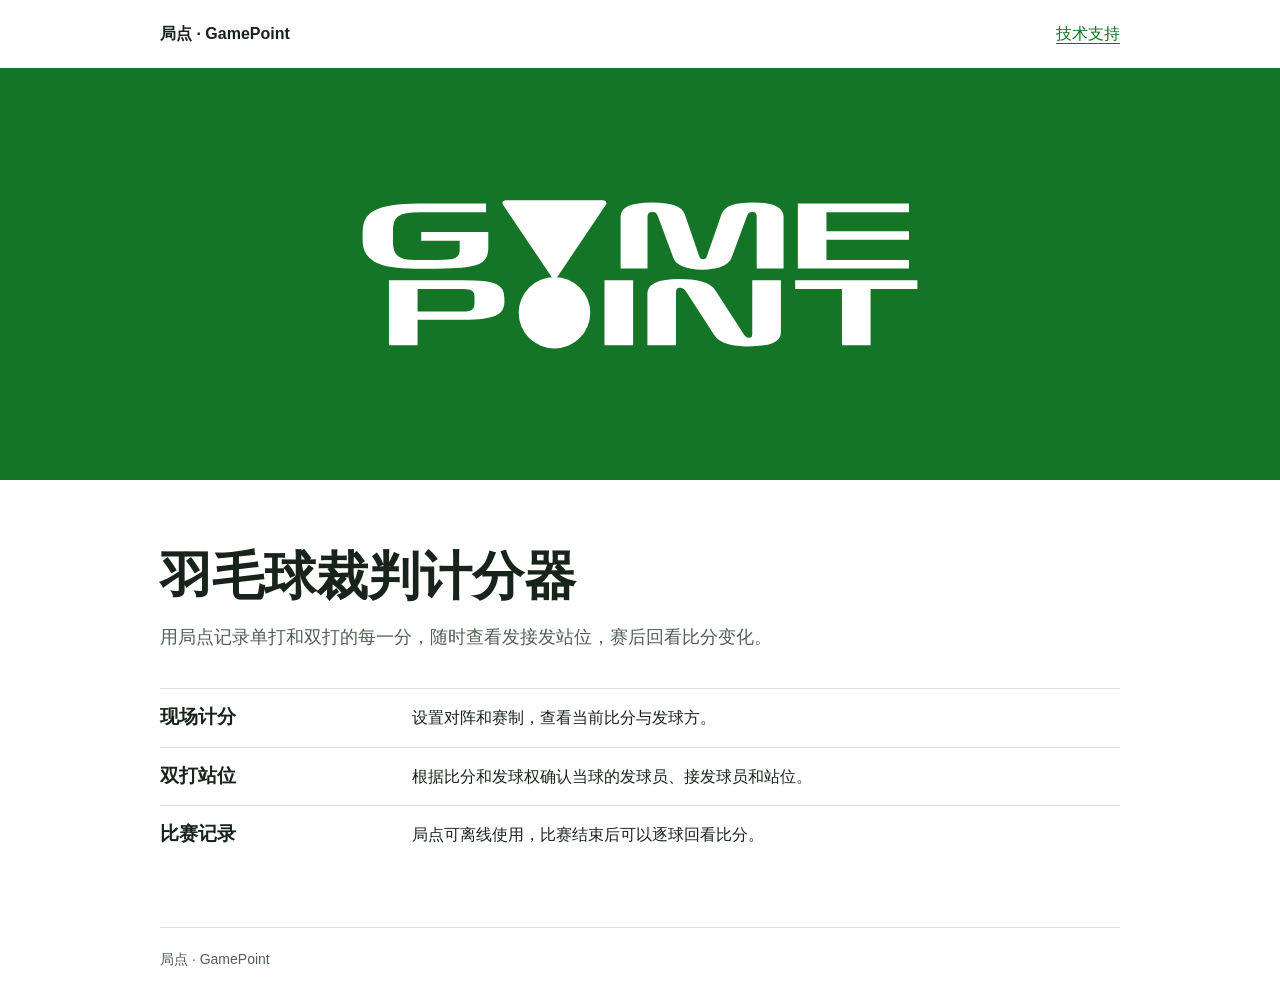
==== gamepoint/index.html @ c6e5c167 "Add GamePoint product page" ====
<!doctype html>
<html lang="zh-CN">
<head>
  <meta charset="utf-8">
  <meta name="viewport" content="width=device-width, initial-scale=1">
  <meta name="theme-color" content="#147526">
  <meta name="description" content="为羽毛球裁判与球友设计的单打、双打计分工具。">
  <title>局点 · GamePoint | 羽毛球裁判计分器</title>
  <style>
* { box-sizing: border-box; }
:root { color-scheme: light; --green: #147526; --ink: #18241b; --muted: #516055; --line: #d8e0d8; }
body { margin: 0; background: #fff; color: var(--ink); font: 16px/1.7 -apple-system, BlinkMacSystemFont, "PingFang SC", "Microsoft YaHei", sans-serif; }
a { color: var(--green); text-underline-offset: .25em; }
a:hover { text-decoration-thickness: 2px; }
a:focus-visible { outline: 2px solid var(--green); outline-offset: 4px; }
::selection { background: #d2eccf; color: var(--ink); }
.wrap { width: min(100% - 40px, 960px); margin-inline: auto; }
nav { display: flex; align-items: center; justify-content: space-between; gap: 16px; padding-block: 12px; }
nav a { display: inline-flex; align-items: center; min-height: 44px; }
.brand { text-decoration: none; font-weight: 700; color: var(--ink); }
.hero { background: var(--green); }
.hero svg { display: block; width: min(100%, 960px); height: auto; margin-inline: auto; }
main { padding-block: clamp(32px, 6vw, 64px); }
h1, h2 { line-height: 1.25; text-wrap: balance; }
h1 { margin: 0 0 14px; font-size: clamp(1.9rem, 5vw, 3.25rem); }
h2 { margin: 0 0 8px; font-size: 1.2rem; }
p { margin: 0; max-width: 42em; }
.lead { color: var(--muted); font-size: 1.1rem; }
.features, .faq { margin-top: 36px; }
.features section, .faq details { border-top: 1px solid var(--line); padding-block: 15px; }
.features section { display: grid; grid-template-columns: minmax(9em, 1fr) 3fr; gap: 16px; align-items: baseline; }
.features h2 { margin: 0; }
summary { cursor: pointer; font-weight: 600; min-height: 28px; }
details p { padding-block: 8px 0; }
.contact { display: inline-flex; align-items: center; margin-block: 18px 10px; min-height: 44px; padding: 8px 15px; border-radius: 6px; color: white; background: var(--green); font-weight: 650; }
footer { padding-block: 20px 30px; border-top: 1px solid var(--line); color: var(--muted); font-size: .875rem; }
@media (max-width: 560px) { .features section { grid-template-columns: 1fr; gap: 5px; } }
</style>
</head>
<body>
  <header>
    <nav class="wrap" aria-label="主导航">
      <a class="brand" href="./">局点 · GamePoint</a>
      <a href="./support.html">技术支持</a>
    </nav>
    <div class="hero"><svg aria-hidden="true" focusable="false" xmlns="http://www.w3.org/2000/svg" width="3840" height="1646" viewBox="0 0 3840 1646"><rect width="3840" height="1646" fill="#147526"/><g transform="translate(1920 823) scale(2.6) translate(-415.6 -113)"><g fill="currentColor" color="#FFFFFF">
  <g id="game" transform="translate(0 0)">
    <path id="glyph-G" transform="translate(-11.133 105)" d="M189.867 -100.000 L189.867 -86.667 L88.000 -86.667 Q75.067 -86.667 66.933 -85.000 Q58.800 -83.333 54.333 -79.933 Q49.867 -76.533 48.267 -71.200 Q46.667 -65.867 46.667 -58.667 L46.667 -41.333 Q46.667 -34.133 48.133 -28.800 Q49.600 -23.467 53.400 -20.000 Q57.200 -16.533 64.000 -14.867 Q70.800 -13.200 81.333 -13.200 L116.000 -13.200 Q125.733 -13.200 132.200 -13.933 Q138.667 -14.667 142.467 -16.400 Q146.267 -18.133 147.800 -21.067 Q149.333 -24.000 149.333 -28.267 L149.333 -42.800 L90.133 -42.800 L90.133 -56.133 L193.333 -56.133 L193.333 -30.667 Q193.333 -21.200 189.200 -15.200 Q185.067 -9.200 175.867 -5.800 Q166.667 -2.400 151.533 -1.133 Q136.400 0.133 114.667 0.133 L82.667 0.133 Q60.267 0.133 44.467 -2.400 Q28.667 -4.933 18.867 -10.200 Q9.067 -15.467 4.533 -23.800 Q0.000 -32.133 0.000 -43.600 L0.000 -56.267 Q0.000 -67.733 4.333 -76.067 Q8.667 -84.400 18.733 -89.667 Q28.800 -94.933 45.467 -97.467 Q62.133 -100.000 86.667 -100.000 Z"/>
    <g transform="translate(284 -72.6) scale(0.84 0.69) translate(-256 0)"><path d="M168 112H344L256 271Z" stroke="currentColor" stroke-width="14" stroke-linejoin="round"/></g>
    <path id="glyph-M" transform="translate(385.800 105)" d="M0.000 -0.000 L0.000 -80.400 Q0.000 -90.800 11.867 -96.267 Q23.733 -101.733 48.267 -101.733 Q68.800 -101.733 82.067 -97.467 Q95.333 -93.200 98.533 -83.867 L121.200 -18.133 Q121.733 -16.533 123.067 -15.400 Q124.400 -14.267 126.933 -14.267 Q129.600 -14.267 130.800 -15.533 Q132.000 -16.800 132.533 -18.400 L155.333 -83.733 Q158.667 -93.333 170.533 -97.533 Q182.400 -101.733 203.600 -101.733 Q226.400 -101.733 238.533 -96.333 Q250.667 -90.933 250.667 -80.400 L250.667 -0.000 L209.333 -0.000 L209.333 -80.000 Q209.333 -83.733 207.800 -85.400 Q206.267 -87.067 202.400 -87.067 Q198.667 -87.067 197.133 -85.533 Q195.600 -84.000 194.400 -80.667 L170.667 -16.533 Q167.467 -8.000 155.600 -3.133 Q143.733 1.733 125.333 1.733 Q107.200 1.733 95.733 -3.000 Q84.267 -7.733 81.200 -16.133 L57.200 -80.800 Q56.267 -83.333 54.600 -85.200 Q52.933 -87.067 49.067 -87.067 Q45.333 -87.067 43.333 -85.467 Q41.333 -83.867 41.333 -80.133 L41.333 -0.000 Z"/>
    <path id="glyph-E" transform="translate(658.467 105)" d="M0.000 -0.000 L0.000 -100.000 L170.933 -100.000 L170.933 -86.667 L44.000 -86.667 L44.000 -57.467 L170.933 -57.467 L170.933 -44.133 L44.000 -44.133 L44.000 -13.333 L170.933 -13.333 L170.933 -0.000 Z"/>
  </g>
  <g id="point" transform="translate(0 0)">
    <path id="glyph-P" transform="translate(29.400 223)" d="M114.133 -39.333 L44.000 -39.333 L44.000 -0.000 L0.000 -0.000 L0.000 -100.000 L113.867 -100.000 Q132.667 -100.000 145.000 -98.733 Q157.333 -97.467 164.533 -94.333 Q171.733 -91.200 174.667 -85.800 Q177.600 -80.400 177.600 -72.267 L177.600 -66.133 Q177.600 -59.200 174.667 -54.067 Q171.733 -48.933 164.600 -45.733 Q157.467 -42.533 145.133 -40.933 Q132.800 -39.333 114.133 -39.333 Z M44.000 -86.667 L44.000 -52.000 L115.333 -52.000 Q123.867 -52.000 127.733 -54.733 Q131.600 -57.467 131.600 -64.933 L131.600 -73.867 Q131.600 -81.067 127.733 -83.867 Q123.867 -86.667 115.333 -86.667 Z"/>
    <g transform="translate(284 -74.86666666666665) scale(0.7333333333333333 0.7333333333333333) translate(-256 0)"><circle cx="256" cy="338" r="75"/></g>
    <path id="glyph-I" transform="translate(361.000 223)" d="M0.000 -0.000 L0.000 -100.000 L44.000 -100.000 L44.000 -0.000 Z"/>
    <path id="glyph-N" transform="translate(427.000 223)" d="M0.000 -0.000 L0.000 -80.000 Q0.000 -90.533 12.267 -96.133 Q24.533 -101.733 48.667 -101.733 Q68.267 -101.733 83.267 -98.067 Q98.267 -94.400 105.200 -83.600 L148.933 -15.867 Q150.133 -14.000 151.933 -12.800 Q153.733 -11.600 155.867 -11.600 Q159.467 -11.600 160.400 -13.267 Q161.333 -14.933 161.333 -18.667 L161.333 -100.000 L205.333 -100.000 L205.333 -19.067 Q205.333 -8.267 192.400 -3.267 Q179.467 1.733 154.133 1.733 Q135.867 1.733 122.400 -2.267 Q108.933 -6.267 102.800 -15.867 L58.933 -83.333 Q57.333 -85.733 55.200 -87.067 Q53.067 -88.400 50.400 -88.400 Q46.267 -88.400 45.133 -86.600 Q44.000 -84.800 44.000 -80.800 L44.000 -0.000 Z"/>
    <path id="glyph-T" transform="translate(654.333 223)" d="M72.000 -0.000 L72.000 -86.667 L0.000 -86.667 L0.000 -100.000 L188.000 -100.000 L188.000 -86.667 L116.000 -86.667 L116.000 -0.000 Z"/>
  </g>
</g>
</g></svg></div>
  </header>
  <main class="wrap">
    <h1>羽毛球裁判计分器</h1>
    <p class="lead">用局点记录单打和双打的每一分，随时查看发接发站位，赛后回看比分变化。</p>
    <div class="features">
      <section><h2>现场计分</h2><p>设置对阵和赛制，查看当前比分与发球方。</p></section>
      <section><h2>双打站位</h2><p>根据比分和发球权确认当球的发球员、接发球员和站位。</p></section>
      <section><h2>比赛记录</h2><p>局点可离线使用，比赛结束后可以逐球回看比分。</p></section>
    </div>
  </main>
  <footer class="wrap">局点 · GamePoint</footer>
</body>
</html>
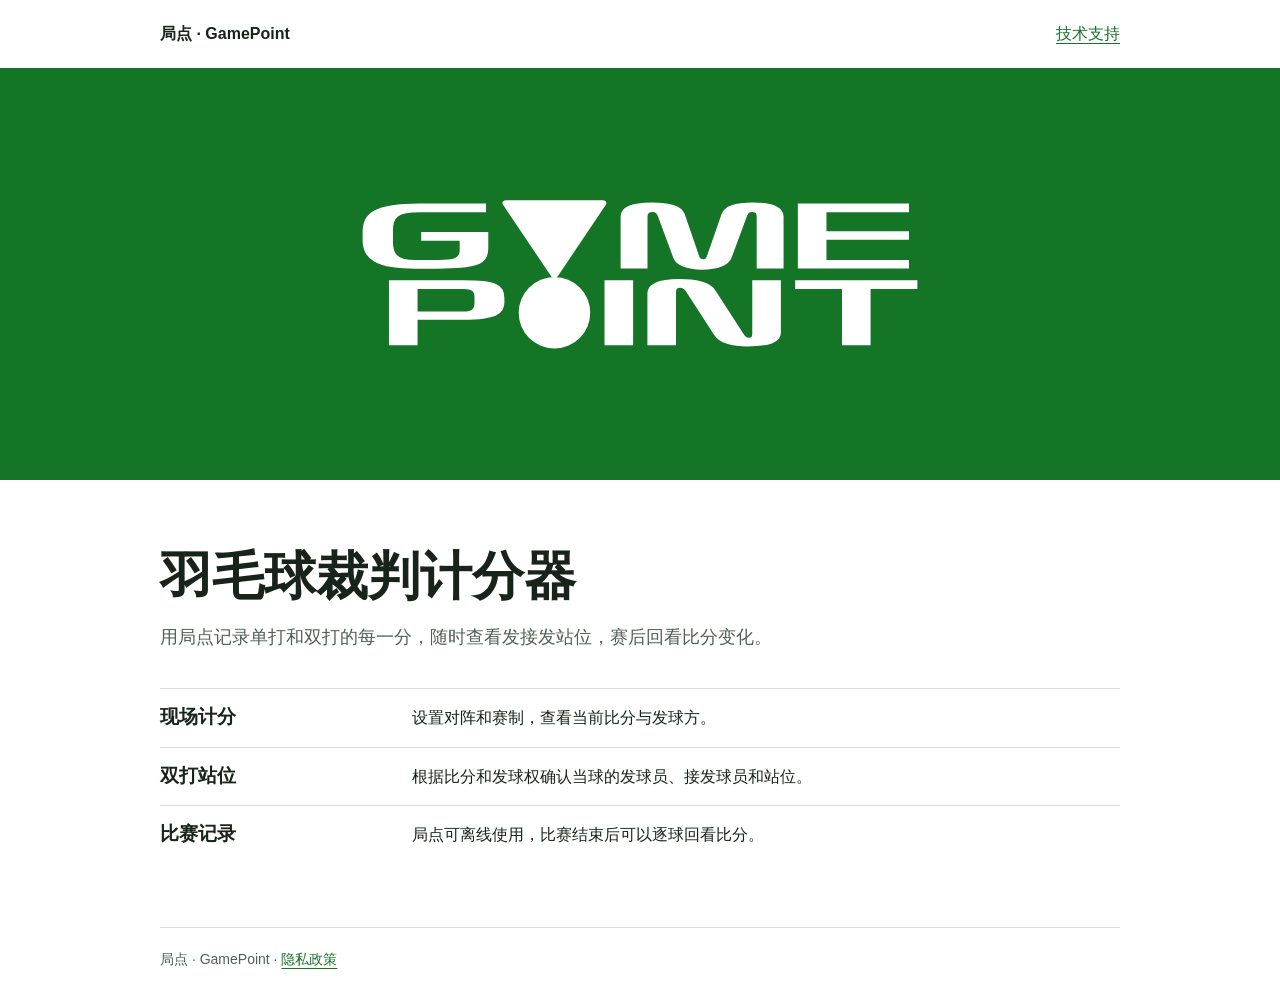
==== commit 094481bf: "Link GamePoint privacy policy from homepage" ====
--- a/gamepoint/index.html
+++ b/gamepoint/index.html
@@ -69,6 +69,6 @@
       <section><h2>比赛记录</h2><p>局点可离线使用，比赛结束后可以逐球回看比分。</p></section>
     </div>
   </main>
-  <footer class="wrap">局点 · GamePoint</footer>
+  <footer class="wrap">局点 · GamePoint <span aria-hidden="true"> · </span><a href="./privacy.html">隐私政策</a></footer>
 </body>
 </html>
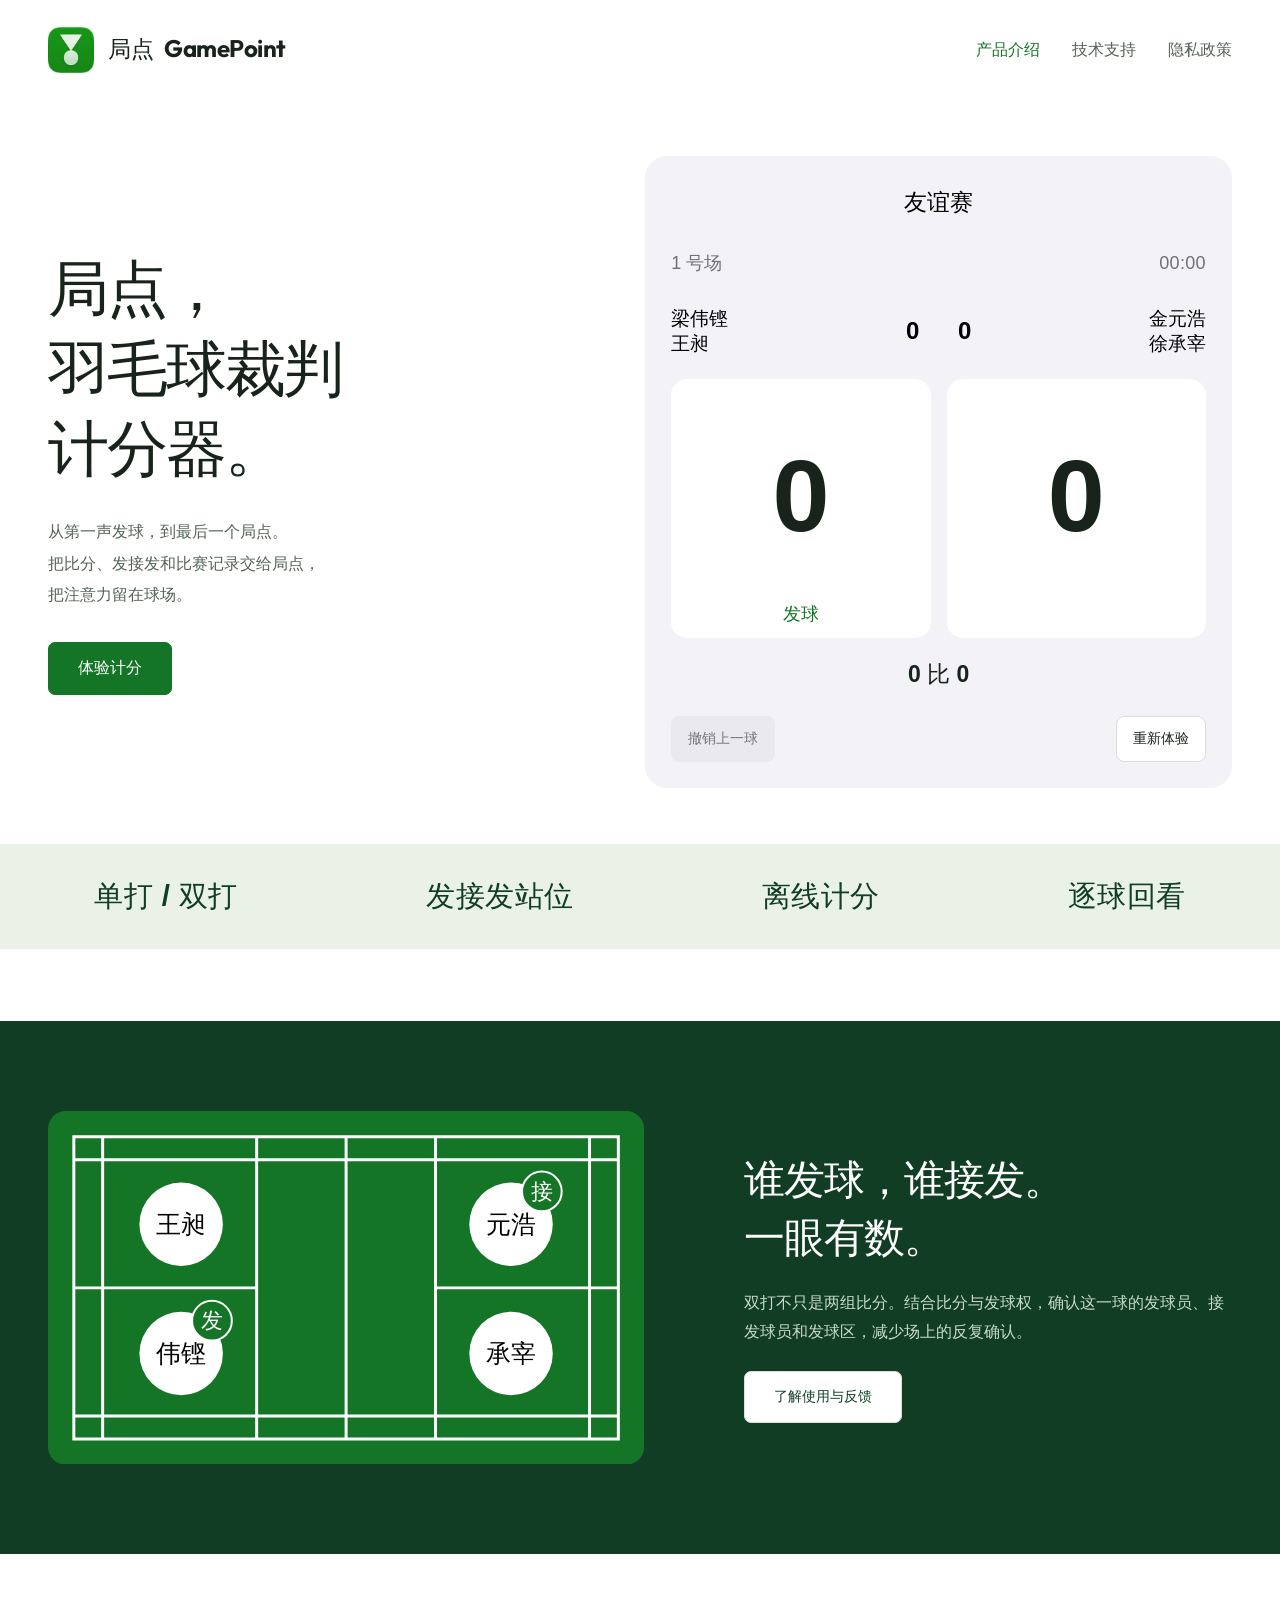
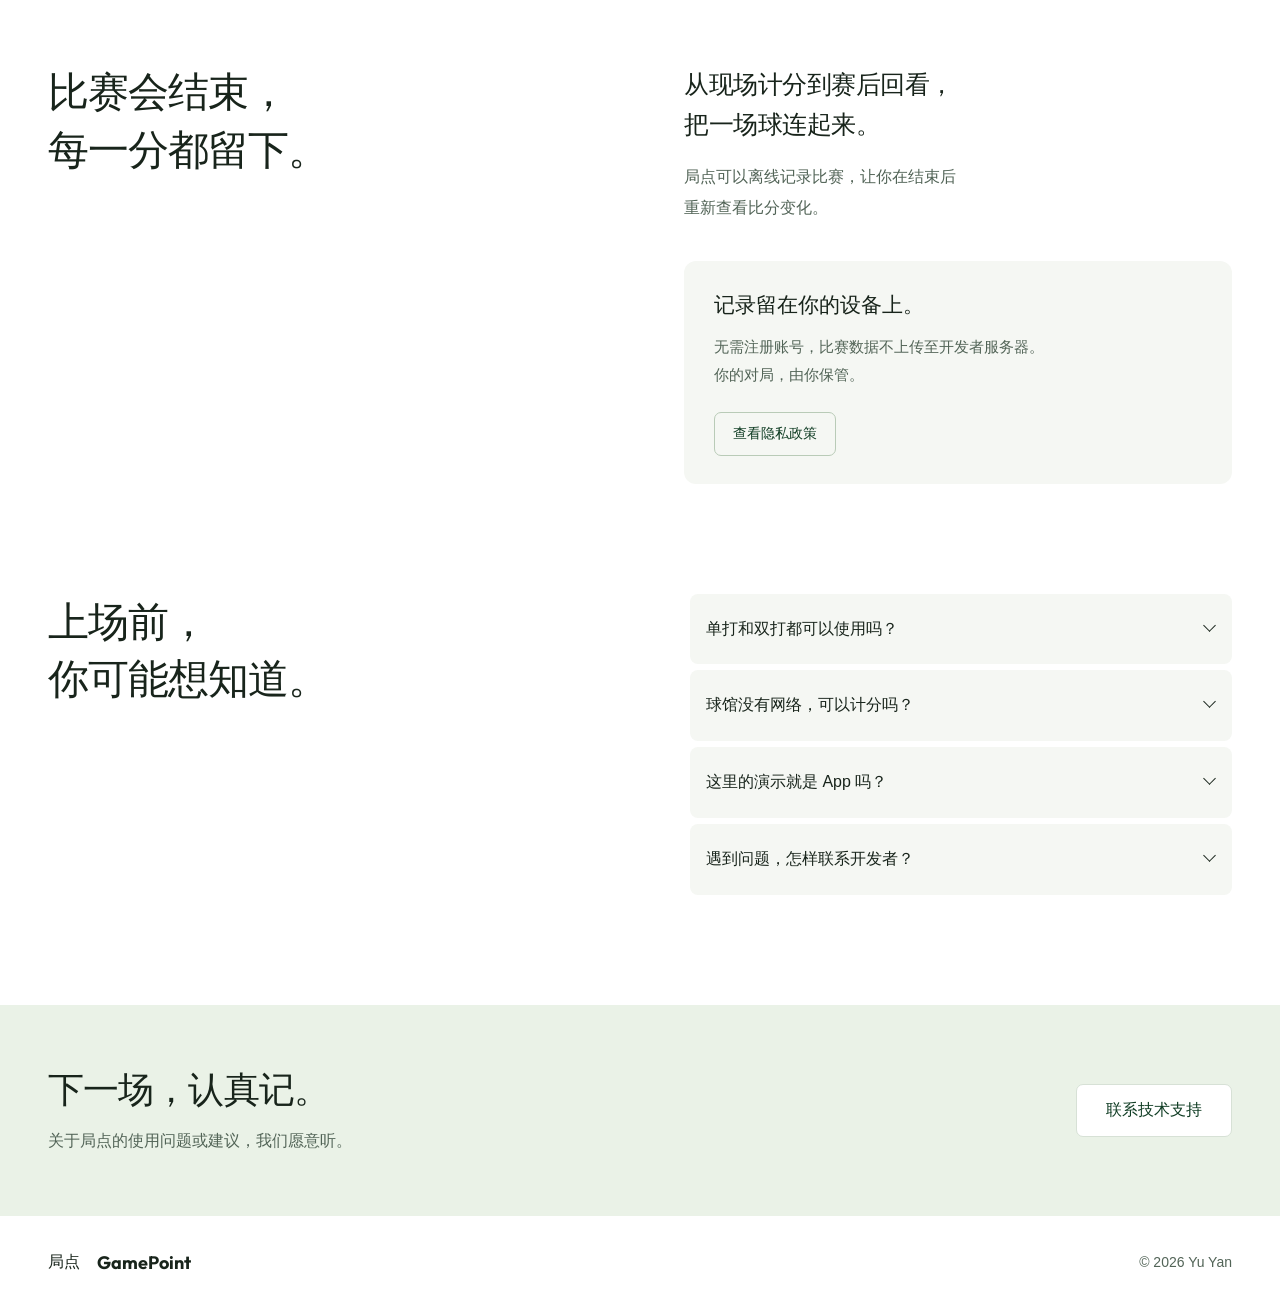
==== commit 8e6d025e: "Redesign GamePoint website with interactive scoreboard" ====
--- a/gamepoint/index.html
+++ b/gamepoint/index.html
@@ -1,74 +1,24 @@
 <!doctype html>
 <html lang="zh-CN">
 <head>
-  <meta charset="utf-8">
-  <meta name="viewport" content="width=device-width, initial-scale=1">
-  <meta name="theme-color" content="#147526">
-  <meta name="description" content="为羽毛球裁判与球友设计的单打、双打计分工具。">
-  <title>局点 · GamePoint | 羽毛球裁判计分器</title>
-  <style>
-* { box-sizing: border-box; }
-:root { color-scheme: light; --green: #147526; --ink: #18241b; --muted: #516055; --line: #d8e0d8; }
-body { margin: 0; background: #fff; color: var(--ink); font: 16px/1.7 -apple-system, BlinkMacSystemFont, "PingFang SC", "Microsoft YaHei", sans-serif; }
-a { color: var(--green); text-underline-offset: .25em; }
-a:hover { text-decoration-thickness: 2px; }
-a:focus-visible { outline: 2px solid var(--green); outline-offset: 4px; }
-::selection { background: #d2eccf; color: var(--ink); }
-.wrap { width: min(100% - 40px, 960px); margin-inline: auto; }
-nav { display: flex; align-items: center; justify-content: space-between; gap: 16px; padding-block: 12px; }
-nav a { display: inline-flex; align-items: center; min-height: 44px; }
-.brand { text-decoration: none; font-weight: 700; color: var(--ink); }
-.hero { background: var(--green); }
-.hero svg { display: block; width: min(100%, 960px); height: auto; margin-inline: auto; }
-main { padding-block: clamp(32px, 6vw, 64px); }
-h1, h2 { line-height: 1.25; text-wrap: balance; }
-h1 { margin: 0 0 14px; font-size: clamp(1.9rem, 5vw, 3.25rem); }
-h2 { margin: 0 0 8px; font-size: 1.2rem; }
-p { margin: 0; max-width: 42em; }
-.lead { color: var(--muted); font-size: 1.1rem; }
-.features, .faq { margin-top: 36px; }
-.features section, .faq details { border-top: 1px solid var(--line); padding-block: 15px; }
-.features section { display: grid; grid-template-columns: minmax(9em, 1fr) 3fr; gap: 16px; align-items: baseline; }
-.features h2 { margin: 0; }
-summary { cursor: pointer; font-weight: 600; min-height: 28px; }
-details p { padding-block: 8px 0; }
-.contact { display: inline-flex; align-items: center; margin-block: 18px 10px; min-height: 44px; padding: 8px 15px; border-radius: 6px; color: white; background: var(--green); font-weight: 650; }
-footer { padding-block: 20px 30px; border-top: 1px solid var(--line); color: var(--muted); font-size: .875rem; }
-@media (max-width: 560px) { .features section { grid-template-columns: 1fr; gap: 5px; } }
-</style>
+<meta charset="utf-8"><meta name="viewport" content="width=device-width, initial-scale=1">
+<meta name="theme-color" content="#147526">
+<meta name="description" content="局点 GamePoint，为羽毛球裁判与球友设计。记录单打、双打的每一分，确认发接发站位，赛后回看比赛。">
+<meta property="og:title" content="局点 GamePoint — 羽毛球裁判计分器"><meta property="og:description" content="羽毛球裁判计分与对局记录。"><meta property="og:image" content="https://missouryy.github.io/gamepoint/assets/court-poster.png">
+<title>局点 GamePoint｜羽毛球裁判计分器</title>
+<link rel="stylesheet" href="styles.css"><script src="script.js" defer></script>
+<link rel="icon" href="assets/app-icon.png" type="image/png"><link rel="apple-touch-icon" href="assets/app-icon.png">
 </head>
 <body>
-  <header>
-    <nav class="wrap" aria-label="主导航">
-      <a class="brand" href="./">局点 · GamePoint</a>
-      <a href="./support.html">技术支持</a>
-    </nav>
-    <div class="hero"><svg aria-hidden="true" focusable="false" xmlns="http://www.w3.org/2000/svg" width="3840" height="1646" viewBox="0 0 3840 1646"><rect width="3840" height="1646" fill="#147526"/><g transform="translate(1920 823) scale(2.6) translate(-415.6 -113)"><g fill="currentColor" color="#FFFFFF">
-  <g id="game" transform="translate(0 0)">
-    <path id="glyph-G" transform="translate(-11.133 105)" d="M189.867 -100.000 L189.867 -86.667 L88.000 -86.667 Q75.067 -86.667 66.933 -85.000 Q58.800 -83.333 54.333 -79.933 Q49.867 -76.533 48.267 -71.200 Q46.667 -65.867 46.667 -58.667 L46.667 -41.333 Q46.667 -34.133 48.133 -28.800 Q49.600 -23.467 53.400 -20.000 Q57.200 -16.533 64.000 -14.867 Q70.800 -13.200 81.333 -13.200 L116.000 -13.200 Q125.733 -13.200 132.200 -13.933 Q138.667 -14.667 142.467 -16.400 Q146.267 -18.133 147.800 -21.067 Q149.333 -24.000 149.333 -28.267 L149.333 -42.800 L90.133 -42.800 L90.133 -56.133 L193.333 -56.133 L193.333 -30.667 Q193.333 -21.200 189.200 -15.200 Q185.067 -9.200 175.867 -5.800 Q166.667 -2.400 151.533 -1.133 Q136.400 0.133 114.667 0.133 L82.667 0.133 Q60.267 0.133 44.467 -2.400 Q28.667 -4.933 18.867 -10.200 Q9.067 -15.467 4.533 -23.800 Q0.000 -32.133 0.000 -43.600 L0.000 -56.267 Q0.000 -67.733 4.333 -76.067 Q8.667 -84.400 18.733 -89.667 Q28.800 -94.933 45.467 -97.467 Q62.133 -100.000 86.667 -100.000 Z"/>
-    <g transform="translate(284 -72.6) scale(0.84 0.69) translate(-256 0)"><path d="M168 112H344L256 271Z" stroke="currentColor" stroke-width="14" stroke-linejoin="round"/></g>
-    <path id="glyph-M" transform="translate(385.800 105)" d="M0.000 -0.000 L0.000 -80.400 Q0.000 -90.800 11.867 -96.267 Q23.733 -101.733 48.267 -101.733 Q68.800 -101.733 82.067 -97.467 Q95.333 -93.200 98.533 -83.867 L121.200 -18.133 Q121.733 -16.533 123.067 -15.400 Q124.400 -14.267 126.933 -14.267 Q129.600 -14.267 130.800 -15.533 Q132.000 -16.800 132.533 -18.400 L155.333 -83.733 Q158.667 -93.333 170.533 -97.533 Q182.400 -101.733 203.600 -101.733 Q226.400 -101.733 238.533 -96.333 Q250.667 -90.933 250.667 -80.400 L250.667 -0.000 L209.333 -0.000 L209.333 -80.000 Q209.333 -83.733 207.800 -85.400 Q206.267 -87.067 202.400 -87.067 Q198.667 -87.067 197.133 -85.533 Q195.600 -84.000 194.400 -80.667 L170.667 -16.533 Q167.467 -8.000 155.600 -3.133 Q143.733 1.733 125.333 1.733 Q107.200 1.733 95.733 -3.000 Q84.267 -7.733 81.200 -16.133 L57.200 -80.800 Q56.267 -83.333 54.600 -85.200 Q52.933 -87.067 49.067 -87.067 Q45.333 -87.067 43.333 -85.467 Q41.333 -83.867 41.333 -80.133 L41.333 -0.000 Z"/>
-    <path id="glyph-E" transform="translate(658.467 105)" d="M0.000 -0.000 L0.000 -100.000 L170.933 -100.000 L170.933 -86.667 L44.000 -86.667 L44.000 -57.467 L170.933 -57.467 L170.933 -44.133 L44.000 -44.133 L44.000 -13.333 L170.933 -13.333 L170.933 -0.000 Z"/>
-  </g>
-  <g id="point" transform="translate(0 0)">
-    <path id="glyph-P" transform="translate(29.400 223)" d="M114.133 -39.333 L44.000 -39.333 L44.000 -0.000 L0.000 -0.000 L0.000 -100.000 L113.867 -100.000 Q132.667 -100.000 145.000 -98.733 Q157.333 -97.467 164.533 -94.333 Q171.733 -91.200 174.667 -85.800 Q177.600 -80.400 177.600 -72.267 L177.600 -66.133 Q177.600 -59.200 174.667 -54.067 Q171.733 -48.933 164.600 -45.733 Q157.467 -42.533 145.133 -40.933 Q132.800 -39.333 114.133 -39.333 Z M44.000 -86.667 L44.000 -52.000 L115.333 -52.000 Q123.867 -52.000 127.733 -54.733 Q131.600 -57.467 131.600 -64.933 L131.600 -73.867 Q131.600 -81.067 127.733 -83.867 Q123.867 -86.667 115.333 -86.667 Z"/>
-    <g transform="translate(284 -74.86666666666665) scale(0.7333333333333333 0.7333333333333333) translate(-256 0)"><circle cx="256" cy="338" r="75"/></g>
-    <path id="glyph-I" transform="translate(361.000 223)" d="M0.000 -0.000 L0.000 -100.000 L44.000 -100.000 L44.000 -0.000 Z"/>
-    <path id="glyph-N" transform="translate(427.000 223)" d="M0.000 -0.000 L0.000 -80.000 Q0.000 -90.533 12.267 -96.133 Q24.533 -101.733 48.667 -101.733 Q68.267 -101.733 83.267 -98.067 Q98.267 -94.400 105.200 -83.600 L148.933 -15.867 Q150.133 -14.000 151.933 -12.800 Q153.733 -11.600 155.867 -11.600 Q159.467 -11.600 160.400 -13.267 Q161.333 -14.933 161.333 -18.667 L161.333 -100.000 L205.333 -100.000 L205.333 -19.067 Q205.333 -8.267 192.400 -3.267 Q179.467 1.733 154.133 1.733 Q135.867 1.733 122.400 -2.267 Q108.933 -6.267 102.800 -15.867 L58.933 -83.333 Q57.333 -85.733 55.200 -87.067 Q53.067 -88.400 50.400 -88.400 Q46.267 -88.400 45.133 -86.600 Q44.000 -84.800 44.000 -80.800 L44.000 -0.000 Z"/>
-    <path id="glyph-T" transform="translate(654.333 223)" d="M72.000 -0.000 L72.000 -86.667 L0.000 -86.667 L0.000 -100.000 L188.000 -100.000 L188.000 -86.667 L116.000 -86.667 L116.000 -0.000 Z"/>
-  </g>
-</g>
-</g></svg></div>
-  </header>
-  <main class="wrap">
-    <h1>羽毛球裁判计分器</h1>
-    <p class="lead">用局点记录单打和双打的每一分，随时查看发接发站位，赛后回看比分变化。</p>
-    <div class="features">
-      <section><h2>现场计分</h2><p>设置对阵和赛制，查看当前比分与发球方。</p></section>
-      <section><h2>双打站位</h2><p>根据比分和发球权确认当球的发球员、接发球员和站位。</p></section>
-      <section><h2>比赛记录</h2><p>局点可离线使用，比赛结束后可以逐球回看比分。</p></section>
-    </div>
-  </main>
-  <footer class="wrap">局点 · GamePoint <span aria-hidden="true"> · </span><a href="./privacy.html">隐私政策</a></footer>
-</body>
-</html>
+<a class="skip" href="#main">跳到正文</a>
+<header class="header"><nav class="wrap nav" aria-label="主导航"><a class="brand" href="./" aria-label="局点 GamePoint 首页"><img class="app-icon" src="assets/app-icon.png" width="46" height="46" alt=""><span>局点 <b>GamePoint</b></span></a><div class="nav-links"><a href="./" aria-current="page">产品介绍</a><a href="support.html">技术支持</a><a href="privacy.html">隐私政策</a></div></nav></header>
+<main id="main">
+<section class="hero wrap" aria-labelledby="hero-title"><div class="hero-copy"><h1 id="hero-title">局点，<br>羽毛球裁判<br>计分器。</h1><p class="hero-description">从第一声发球，到最后一个局点。<br>把比分、发接发和比赛记录交给局点，<br>把注意力留在球场。</p><a class="button" href="#experience">体验计分</a></div><div class="demo" id="experience" aria-label="计分体验"><div class="scoreboard"><div class="match-title">友谊赛</div><div class="board-heading"><span>1 号场</span><time id="match-time" aria-label="比赛用时">00:00</time></div><div class="match-teams"><span>梁伟铿<br>王昶</span><span class="games" id="games-a">0</span><span class="games" id="games-b">0</span><span>金元浩<br>徐承宰</span></div><div class="score-grid"><button class="score-button" id="team-a" aria-label="给梁伟铿和王昶加一分"><strong id="score-a">0</strong><span class="serve-label" id="serve-a">发球</span></button><button class="score-button" id="team-b" aria-label="给金元浩和徐承宰加一分"><strong id="score-b">0</strong><span class="serve-label" id="serve-b"></span></button></div><div class="score-call"><button id="start-match" class="start-match" aria-label="开始比赛并计时，零比零">0 比 0</button><p class="score-status" id="score-status" role="status" aria-live="polite" hidden></p></div><div class="board-tools"><button id="undo" disabled>撤销上一球</button><button id="reset">重新体验</button></div><noscript><p>启用 JavaScript 后可体验加分与撤销。</p></noscript></div></div></section>
+<div class="feature-ribbon" tabindex="0" aria-label="单打、双打，发接发站位，离线计分，逐球回看"><div class="ribbon-track" aria-hidden="true"><div class="ribbon-group"><span>单打 / 双打</span><span>发接发站位</span><span>离线计分</span><span>逐球回看</span></div><div class="ribbon-group"><span>单打 / 双打</span><span>发接发站位</span><span>离线计分</span><span>逐球回看</span></div></div></div>
+
+<section class="position-section"><div class="wrap position-layout"><figure class="position-figure"><svg class="reference-court" viewBox="0 0 600 356" role="img" aria-labelledby="court-title"><title id="court-title">双打开局站位示意：伟铿发球，元浩接发，王昶与承宰为搭档</title><rect width="600" height="356" rx="18" fill="#147526"/><g fill="none" stroke="white" stroke-width="3"><path d="M26 26H574V330H26Z M55 26V330 M545 26V330 M26 49H574 M26 307H574 M210 26V330 M390 26V330 M300 26V330 M26 178H210 M390 178H574"/></g><g fill="white"><circle cx="134" cy="114" r="42"/><circle cx="134" cy="244" r="42"/><circle cx="466" cy="114" r="42"/><circle cx="466" cy="244" r="42"/></g><g fill="#000" font-family="PingFang SC, Microsoft YaHei, sans-serif" font-size="25" text-anchor="middle" dominant-baseline="central"><text x="134" y="114">王昶</text><text x="134" y="244">伟铿</text><text x="466" y="114">元浩</text><text x="466" y="244">承宰</text></g><g fill="#147526" stroke="white" stroke-width="2"><circle cx="165" cy="211" r="20"/><circle cx="497" cy="81" r="20"/></g><g fill="white" font-family="PingFang SC, Microsoft YaHei, sans-serif" font-size="22" text-anchor="middle" dominant-baseline="central"><text x="165" y="211">发</text><text x="497" y="81">接</text></g></svg></figure><div class="section-copy"><h2>谁发球，谁接发。<br>一眼有数。</h2><p>双打不只是两组比分。结合比分与发球权，确认这一球的发球员、接发球员和发球区，减少场上的反复确认。</p><a class="button secondary-button" href="support.html">了解使用与反馈</a></div></div></section>
+<section class="records wrap section"><h2>比赛会结束，<br>每一分都留下。</h2><div class="record-copy"><p class="record-intro">从现场计分到赛后回看，<br>把一场球连起来。</p><p class="record-detail">局点可以离线记录比赛，让你在结束后<br class="desktop-break">重新查看比分变化。</p><div class="privacy-note"><h3>记录留在你的设备上。</h3><p>无需注册账号，比赛数据不上传至开发者服务器。<br class="desktop-break">你的对局，由你保管。</p><a class="button secondary-button" href="privacy.html">查看隐私政策</a></div></div></section>
+<section class="questions wrap section" aria-labelledby="questions-title"><h2 id="questions-title">上场前，<br>你可能想知道。</h2><div class="faq"><details><summary>单打和双打都可以使用吗？</summary><p>可以。局点围绕单打与双打的现场计分设计，双打还可查看发球员、接发球员和站位。</p></details><details><summary>球馆没有网络，可以计分吗？</summary><p>可以。局点支持离线记录比赛，比赛信息保存在设备上。</p></details><details><summary>这里的演示就是 App 吗？</summary><p>不是。这是官网上的简化计分示意，只展示加分、撤销和单局结束。它不会保存比赛，也不代表 App 的完整界面与规则能力。</p></details><details><summary>遇到问题，怎样联系开发者？</summary><p>请前往<a href="support.html">技术支持</a>，附上 App 版本、设备与系统版本，以及问题发生时的比分和操作步骤。</p></details></div></section>
+<section class="closing"><div class="wrap closing-inner"><div><h2>下一场，认真记。</h2><p>关于局点的使用问题或建议，我们愿意听。</p></div><a class="button button-light" href="support.html">联系技术支持</a></div></section>
+</main><footer class="wrap footer"><a class="brand footer-brand" href="./">局点 <b>GamePoint</b></a><span class="copyright">© 2026 Yu Yan</span></footer>
+</body></html>
--- a/gamepoint/styles.css
+++ b/gamepoint/styles.css
@@ -0,0 +1,34 @@
+@font-face{font-family:Outfit;src:url('assets/Outfit-Bold.ttf') format('truetype');font-weight:700;font-display:swap}
+:root{color-scheme:light;--green:#147526;--forest:#103d24;--ink:#18241b;--muted:#526457;--pale:#eaf2e7;--line:#d7e1d6;--white:#fff;font-synthesis:none}
+*{box-sizing:border-box}html{scroll-behavior:smooth;scroll-padding-top:30px}body{margin:0;background:var(--white);color:var(--ink);font:16px/1.8 -apple-system,BlinkMacSystemFont,"PingFang SC","Microsoft YaHei",sans-serif}a{color:inherit;text-underline-offset:5px}button{font:inherit;cursor:pointer}a,button{-webkit-tap-highlight-color:transparent}a:focus-visible,button:focus-visible,summary:focus-visible{outline:3px solid var(--green);outline-offset:5px}::selection{background:#cfe4c8;color:var(--forest)}.wrap{width:min(1200px,calc(100% - 96px));margin-inline:auto}.skip{position:absolute;top:-100px;left:20px;background:white;padding:12px;z-index:10}.skip:focus{top:10px}.header{border-bottom:1px solid var(--line)}.nav{min-height:100px;display:flex;align-items:center;justify-content:space-between;gap:24px}.brand{display:inline-flex;align-items:center;gap:12px;text-decoration:none;font-weight:650;font-size:20px;white-space:nowrap}.brand b{font:700 21px Outfit,sans-serif;margin-left:5px}.brand-icon{display:grid;place-items:center;width:42px;height:42px;background:var(--green);border-radius:10px}.nav-links{display:flex;gap:36px}.nav-links a{font-size:14px;text-decoration:none;min-height:44px;display:flex;align-items:center}.nav-links a:hover,.text-link:hover{color:var(--green)}h1,h2,h3,p,figure{margin:0}h1,h2,h3{text-wrap:balance}h1{font-size:clamp(48px,5.7vw,78px);font-weight:650;line-height:1.25;letter-spacing:-.035em}h2{font-size:clamp(30px,3.2vw,44px);font-weight:600;line-height:1.4;letter-spacing:-.025em}h3{font-size:20px;font-weight:600}.hero{display:grid;grid-template-columns:1fr 1fr;align-items:center;gap:54px;padding-block:64px}.hero-copy{padding-block:24px}.intro{font-size:20px;margin-top:28px}.hero-description{color:var(--muted);margin-top:16px;line-height:1.95}.button{display:inline-flex;align-items:center;justify-content:center;min-height:52px;padding:11px 29px;background:var(--green);color:white;border:1px solid var(--green);border-radius:7px;text-decoration:none;font-weight:600}.button:hover{background:var(--forest);border-color:var(--forest)}.hero .button{margin-top:32px}.hero-note{display:block;font-size:12px;color:var(--muted);margin-top:14px}.hero-art{position:relative;align-self:stretch;min-height:520px;background:var(--green);overflow:hidden;border-radius:2px}.hero-art>img:first-child{width:100%;height:100%;object-fit:cover;display:block}.hero-art .wordmark{position:absolute;left:32px;top:28px;width:164px;height:auto}.product-line{display:flex;justify-content:space-between;border-top:1px solid var(--line);border-bottom:1px solid var(--line);padding-block:23px;color:var(--muted);font-size:14px}.section{padding-block:110px}.experience{display:grid;grid-template-columns:.9fr 1.1fr;gap:100px;align-items:center}.section-copy>p{max-width:31em;color:var(--muted);margin-top:22px}.section-copy .instruction{color:var(--ink);margin-top:32px}.section-copy .small{font-size:12px;margin-top:12px}.scoreboard{background:var(--pale);padding:28px 32px;border-radius:12px}.board-heading{display:flex;justify-content:space-between;gap:16px;font-size:13px;color:var(--muted)}.score-grid{display:grid;grid-template-columns:1fr 20px 1fr;align-items:center;margin-top:30px}.score-button{background:transparent;border:0;color:var(--ink);display:flex;flex-direction:column;align-items:center;padding:12px 4px;border-radius:8px}.score-button:hover:not(:disabled){background:#dcead6}.team{font-size:17px}.score-button strong{font:700 clamp(72px,7.5vw,108px)/1.3 Outfit,sans-serif;font-variant-numeric:tabular-nums}.add{font-size:13px;color:var(--green)}.score-divider{font:700 34px Outfit,sans-serif;text-align:center;color:var(--muted)}.score-status{text-align:center;font-size:14px;min-height:29px;margin:0}.board-tools{display:flex;justify-content:space-between;align-items:center;gap:16px;padding-top:4px}.board-tools button{background:transparent;border:0;padding:10px 0;color:var(--green);font-size:14px}.board-tools button:hover:not(:disabled){text-decoration:underline}.board-tools button:disabled{color:#62715e;cursor:default;opacity:.65}.score-button:disabled{cursor:default}.score-button:disabled .add{visibility:hidden}.position-section{background:var(--forest);color:white;padding-block:90px}.position-layout{display:grid;grid-template-columns:1.1fr .9fr;align-items:center;gap:100px}.position-section .section-copy p{color:#c8dacb}.position-section .text-link{color:white}.text-link{display:inline-block;margin-top:24px;font-size:14px}.position-section a:focus-visible{outline-color:white}.position-figure figcaption{color:#c8dacb;text-align:center;font-size:12px;margin-top:24px}.court{height:285px;position:relative;border:2px solid #afc5ad;margin:10px 8px}.court-inner{position:absolute;inset:22px 0;border-block:1px solid #afc5ad}.court:before,.court:after{content:"";position:absolute;top:0;bottom:0;border-left:1px solid #afc5ad}.court:before{left:27%}.court:after{right:27%}.court-inner:after{content:"";position:absolute;top:50%;left:0;right:0;border-top:1px solid #afc5ad}.net{position:absolute;left:50%;top:-12px;bottom:-12px;border-left:2px dashed #fff;z-index:1}.player{position:absolute;z-index:3;font-size:13px;min-width:48px;min-height:48px;display:flex;align-items:center;justify-content:center;flex-direction:column;line-height:1.6;background:var(--forest);border:1px solid #afc5ad;border-radius:50%;transform:translate(-50%,-50%)}.player small{font-size:10px}.p1{left:18%;top:25%}.p2{left:72%;top:25%}.p3{left:28%;top:75%}.p4{left:82%;top:75%}.server{background:white;color:var(--forest);border-color:white;width:60px;height:60px}.receiver{width:60px;height:60px}.serve-path{position:absolute;left:29%;top:73%;width:50%;border-top:2px dotted #eaf2e7;transform:rotate(-34deg);transform-origin:left}.records,.questions{display:grid;grid-template-columns:1fr 1fr;gap:100px}.record-copy>p{color:var(--muted)}.privacy-note{margin-top:40px;padding-top:32px;border-top:1px solid var(--line)}.privacy-note p{margin-top:12px;color:var(--muted)}.questions{padding-top:0}.faq details{border-top:1px solid var(--line)}.faq details:last-child{border-bottom:1px solid var(--line)}.faq summary{position:relative;cursor:pointer;font-size:16px;padding:21px 30px 21px 0;list-style:none;font-weight:500}.faq summary::-webkit-details-marker{display:none}.faq summary:after{content:"";position:absolute;right:4px;top:27px;width:8px;height:8px;border-right:1.5px solid;border-bottom:1.5px solid;transform:rotate(45deg)}.faq details[open] summary:after{transform:rotate(225deg);top:31px}.faq details p{padding:0 24px 23px 0;color:var(--muted);font-size:14px}.closing{background:var(--pale)}.closing-inner{display:flex;justify-content:space-between;align-items:center;gap:32px;padding-block:60px}.closing h2{font-size:36px}.closing p{margin-top:12px;color:var(--muted)}.button-light{background:white;color:var(--forest);border-color:var(--line);white-space:nowrap}.button-light:hover{color:white}.footer{display:flex;align-items:center;gap:32px;justify-content:space-between;padding-block:40px;font-size:12px;color:var(--muted)}.footer-brand{color:var(--ink);font-size:16px}.footer-brand b{font-size:18px}.footer>div{display:flex;gap:24px}.document{max-width:820px;padding-block:80px 100px;min-height:65vh}.document h1{font-size:48px}.document .lead{margin-top:24px;color:var(--muted);font-size:18px}.document .features{margin-top:48px}.document .features section{padding-block:28px;border-top:1px solid var(--line)}.document h2{font-size:24px;margin-bottom:14px}.document p{color:var(--muted)}.document .contact{margin-block:28px 12px}.document .faq{margin-top:54px}.document .faq h2{margin-bottom:24px}
+@media(min-width:1600px){.hero{padding-block:80px}.hero-art{min-height:570px}}
+@media(max-width:1000px){.wrap{width:calc(100% - 64px)}.hero{gap:28px}.hero-art{min-height:460px}.experience,.position-layout,.records,.questions{gap:48px}.scoreboard{padding:24px}.section{padding-block:80px}.questions{padding-top:0}}
+@media(max-width:700px){.wrap{width:calc(100% - 40px)}.nav{min-height:80px;gap:12px}.brand{font-size:17px;gap:8px}.brand b{font-size:17px;margin-left:2px}.brand-icon{width:34px;height:34px}.brand-icon img{width:26px;height:26px}.nav-links{gap:16px}.nav-links a{font-size:12px}.hero{grid-template-columns:1fr;gap:30px;padding-block:32px}.hero-copy{padding-block:0}h1{font-size:54px}.intro{font-size:18px;margin-top:22px}.hero-description{font-size:15px}.hero .button{margin-top:24px}.hero-art{min-height:0;aspect-ratio:1}.hero-art .wordmark{width:130px;left:22px;top:22px}.product-line{display:grid;grid-template-columns:1fr 1fr;row-gap:12px;text-align:center;font-size:13px;padding-block:20px}.experience,.position-layout,.records,.questions{grid-template-columns:1fr;gap:36px}.section{padding-block:64px}h2{font-size:33px}.section-copy>p{margin-top:18px}.scoreboard{padding:22px}.score-button strong{font-size:88px}.position-section{padding-block:64px}.position-layout .section-copy{grid-row:1}.court{height:260px;margin-top:16px}.records{gap:24px}.questions{padding-top:0;gap:24px}.closing-inner{align-items:flex-start;flex-direction:column;padding-block:44px;gap:24px}.closing h2{font-size:31px}.closing p{font-size:14px}.footer{flex-wrap:wrap;gap:16px;padding-block:28px}.footer>span{display:none}.footer>div{gap:18px}.document{padding-block:48px 64px}.document h1{font-size:36px}}
+@media(prefers-reduced-motion:reduce){html{scroll-behavior:auto}}
+/* Screenshot-led scoring experience. */
+.hero{grid-template-columns:1fr 1.1fr;gap:64px;padding-block:56px}.demo{min-width:0;scroll-margin-top:24px}.scoreboard{background:#f2f2f7;padding:26px;border-radius:22px;color:#000}.match-title{text-align:center;font-size:23px;font-weight:600;margin-bottom:24px}.board-heading{font-size:18px;color:#707077}.match-teams{display:grid;grid-template-columns:1fr 40px 40px 1fr;gap:12px;align-items:center;margin-block:26px 22px;font-size:19px;font-weight:600;line-height:1.35}.match-teams>span:last-child{text-align:right}.games{text-align:center;font-size:24px}.score-grid{grid-template-columns:1fr 1fr;gap:16px;margin:0}.score-button{position:relative;justify-content:center;aspect-ratio:1;min-width:0;background:#fff;border-radius:16px;padding:12px 4px 38px}.score-button:hover:not(:disabled){background:#e8f1e6}.score-button:active:not(:disabled){background:#dbead6}.score-button strong{font-family:-apple-system,BlinkMacSystemFont,"PingFang SC",sans-serif;font-size:clamp(76px,8vw,120px);font-weight:600;line-height:1;font-variant-numeric:tabular-nums}.serve-label{position:absolute;bottom:12px;left:0;right:0;text-align:center;font-size:18px;color:var(--green);height:28px}.score-status{font-size:23px;font-weight:600;line-height:1.5;margin:14px 0 24px;min-height:35px}.board-tools{border:0;padding:0;gap:12px}.board-tools button{background:white;border:1px solid #d9dce0;border-radius:8px;padding:9px 16px;min-height:44px;color:var(--ink);font-size:14px}.board-tools button:hover:not(:disabled){text-decoration:none;background:#e8f1e6;border-color:#9eaf9a}.board-tools button:disabled{opacity:1;color:#74747a;background:#e9e9ee;border-color:#e9e9ee}.demo-caption{font-size:12px;text-align:center;color:var(--muted);margin-top:14px}.reference-court{display:block;width:100%;height:auto}.position-section{margin-top:72px}.secondary-button{margin-top:24px;background:white;color:var(--forest);border-color:var(--line);font-size:14px}.secondary-button:hover{color:white}.position-section .secondary-button:hover{border-color:white}.nav-links a,.footer>div a,.document nav>a:not(.brand),.nav>a:not(.brand){padding:8px 16px;border:1px solid var(--line);border-radius:7px;min-height:44px;text-decoration:none;display:inline-flex;align-items:center;justify-content:center}.nav-links{gap:12px}.footer>div{gap:10px}a{text-decoration:none}.faq p a,.document p a{display:inline-flex;align-items:center;min-height:40px;padding:3px 12px;border:1px solid var(--line);border-radius:6px;color:var(--green);margin:3px}.nav-links a:hover,.footer>div a:hover,.document p a:hover,.faq p a:hover{background:var(--pale)}
+@media(max-width:1000px){.hero{gap:32px}.scoreboard{padding:22px}.match-teams{font-size:17px;grid-template-columns:1fr 24px 24px 1fr;gap:8px}.score-button strong{font-size:88px}.score-grid{gap:12px}}
+@media(max-width:700px){.hero{grid-template-columns:1fr;gap:36px;padding-block:36px}.hero-copy{padding:0}.scoreboard{padding:20px;border-radius:18px}.match-title{font-size:21px;margin-bottom:20px}.board-heading{font-size:16px}.score-button strong{font-size:clamp(76px,22vw,112px)}.score-button{border-radius:12px}.score-status{font-size:22px}.serve-label{font-size:16px;bottom:7px}.match-teams{margin-block:22px 18px}.nav-links{gap:6px}.nav-links a{padding:7px 9px;font-size:12px}.brand b{font-size:15px}.brand{font-size:16px;gap:6px}.brand-icon{width:30px;height:30px}.brand-icon img{width:23px;height:23px}.position-section{margin-top:56px}.demo-caption{font-size:11px}.board-tools button{font-size:13px;padding:9px 12px}.footer{align-items:flex-start}.footer>div a{font-size:12px;padding:6px 10px}.nav{gap:8px}}
+
+/* Shared navigation and copyright. */
+.header{border-bottom:1px solid #e6ebe4}.nav{min-height:100px}.nav .brand{gap:14px;font-size:23px;font-weight:700;letter-spacing:-.02em}.nav .brand b{font-size:24px}.app-icon{display:block;width:46px;height:46px;flex-shrink:0}.nav-links{align-items:center;gap:32px}.nav .nav-links a{border:0;border-radius:0;background:transparent;padding:10px 0;min-height:44px;font-size:16px;font-weight:650;color:var(--muted)}.nav .nav-links a:hover,.nav .nav-links a[aria-current="page"]{color:var(--green);background:transparent}.footer{border-top:1px solid var(--line);padding-block:32px}.footer .copyright{display:block;margin-left:auto;font-size:14px;color:var(--muted);white-space:nowrap}
+@media(max-width:700px){.nav{min-height:82px}.nav .brand{gap:9px;font-size:18px}.nav .brand b{font-size:18px;margin-left:2px}.app-icon{width:38px;height:38px}.nav-links{gap:18px}.nav .nav-links a{font-size:13px;padding:10px 0}.footer .copyright{font-size:13px}.footer{align-items:center;gap:14px}}
+@media(max-width:370px){.nav .brand{font-size:16px;gap:7px}.nav .brand b{font-size:16px}.app-icon{width:34px;height:34px}.nav-links{gap:12px}.nav .nav-links a{font-size:12px}}
+
+/* One shared shell; whitespace establishes the section hierarchy. */
+.header,.footer{border:0}.product-line{border:0;background:var(--pale);border-radius:10px;padding:22px 28px}.privacy-note{border:0;padding-top:0}.faq details,.faq details:last-child{border:0}.faq details+details{margin-top:6px}.faq summary{border-radius:8px;padding-left:16px;background:#f5f7f3}.faq summary:after{right:18px}.faq details p{padding:16px}.document .features section{border:0;padding-block:22px}.hero h1{font-size:clamp(44px,4.8vw,66px);line-height:1.3;letter-spacing:-.035em}.hero-description{margin-top:28px}.nav .nav-links a[aria-current="page"]{color:var(--green)}
+@media(max-width:700px){.nav{flex-wrap:wrap;justify-content:space-between;padding-block:18px;row-gap:12px}.nav-links{gap:22px}.nav .nav-links a{font-size:14px}.hero h1{font-size:clamp(42px,8vw,56px)}.product-line{padding:20px 12px}}
+@media(max-width:520px){.nav-links{width:100%;justify-content:space-between;gap:16px}.nav .nav-links a{min-height:36px;padding:4px 0}.nav{padding-bottom:10px}.hero{padding-top:28px}}
+
+/* A quiet floating navigation, a moving full-width feature ribbon. */
+.header{position:sticky;top:0;z-index:20;background:rgba(255,255,255,.86);backdrop-filter:blur(18px);-webkit-backdrop-filter:blur(18px)}html{scroll-padding-top:120px}.demo{scroll-margin-top:120px}.feature-ribbon{width:100%;overflow:hidden;background:var(--pale);padding-block:26px}.ribbon-track{display:flex;width:max-content;animation:feature-flow 30s linear infinite}.ribbon-group{display:flex;align-items:center;justify-content:space-around;flex-shrink:0;gap:clamp(56px,8vw,140px);padding-inline:clamp(28px,4vw,70px);min-width:100vw}.ribbon-group span{font-size:clamp(20px,2.3vw,30px);font-weight:700;white-space:nowrap;color:var(--forest);letter-spacing:.015em}.feature-ribbon:hover .ribbon-track{animation-play-state:paused}@keyframes feature-flow{to{transform:translateX(-50%)}}
+.records{align-items:start;gap:88px}.records h2{max-width:11em}.record-copy .record-intro{font-size:25px;font-weight:550;line-height:1.6;color:var(--ink);letter-spacing:-.02em}.record-copy .record-detail{margin-top:18px;line-height:1.9;font-size:16px}.record-copy .privacy-note{margin-top:38px;padding:28px 30px;background:#f5f7f3;border-radius:12px}.privacy-note h3{font-size:21px;line-height:1.5}.privacy-note p{font-size:15px;line-height:1.9;margin-top:12px}.privacy-note .secondary-button{margin-top:22px;background:transparent;border-color:#b9cbb7;padding:8px 18px;min-height:44px}.privacy-note .secondary-button:hover{background:var(--forest);color:white;border-color:var(--forest)}
+.support-contact{display:flex;align-items:center;justify-content:space-between;gap:24px;background:var(--pale);border-radius:14px;padding:28px 30px;margin-top:32px}.email-address{font-size:clamp(18px,2.5vw,25px);font-weight:600;letter-spacing:-.025em;color:var(--forest);overflow-wrap:anywhere}.email-address:hover{color:var(--green)}.email-action{display:inline-flex;align-items:center;justify-content:center;gap:10px;flex-shrink:0;min-height:46px;padding:10px 18px;border-radius:8px;background:var(--forest);color:white;font-size:14px;font-weight:600}.email-action:hover{background:var(--green)}.email-action svg{flex-shrink:0}
+@media(max-width:700px){.feature-ribbon{padding-block:23px}.ribbon-group{gap:48px;padding-inline:24px}.ribbon-group span{font-size:22px}.records{gap:30px}.record-copy .record-intro{font-size:23px}.record-copy .privacy-note{margin-top:30px;padding:24px}.desktop-break{display:none}.support-contact{flex-direction:column;align-items:flex-start;padding:24px;gap:20px}.email-address{font-size:22px}.record-copy .record-detail{font-size:15px}}
+@media(prefers-reduced-motion:reduce){.ribbon-track{animation:none;width:100%}.ribbon-group{min-width:0;width:100%;flex-wrap:wrap;gap:16px 32px;padding-inline:20px}.ribbon-group+.ribbon-group{display:none}}
+
+.feature-ribbon:focus-within .ribbon-track{animation-play-state:paused}.feature-ribbon:focus-visible{outline:3px solid var(--green);outline-offset:-3px}
+#match-time{font-variant-numeric:tabular-nums}.score-call{min-height:75px;display:grid;place-items:center;padding:14px 0 20px}.score-call .score-status{margin:0;font-size:clamp(17px,1.8vw,23px);line-height:1.65;min-height:0;text-wrap:balance}.start-match{font:600 23px/1.5 inherit;font-family:inherit;font-size:23px;font-weight:600;line-height:1.5;background:transparent;color:var(--ink);border:0;border-radius:8px;padding:4px 16px;min-height:44px}.start-match:hover{background:#e1e9df}.score-call [hidden]{display:none}
+
+/* Match clock and spoken-score row. */
+#match-time{font-variant-numeric:tabular-nums;letter-spacing:.02em}.score-call{gap:6px}.start-match:hover,.start-match:focus-visible{background:#e3ebdf}.score-status{font-weight:600;color:var(--ink)}
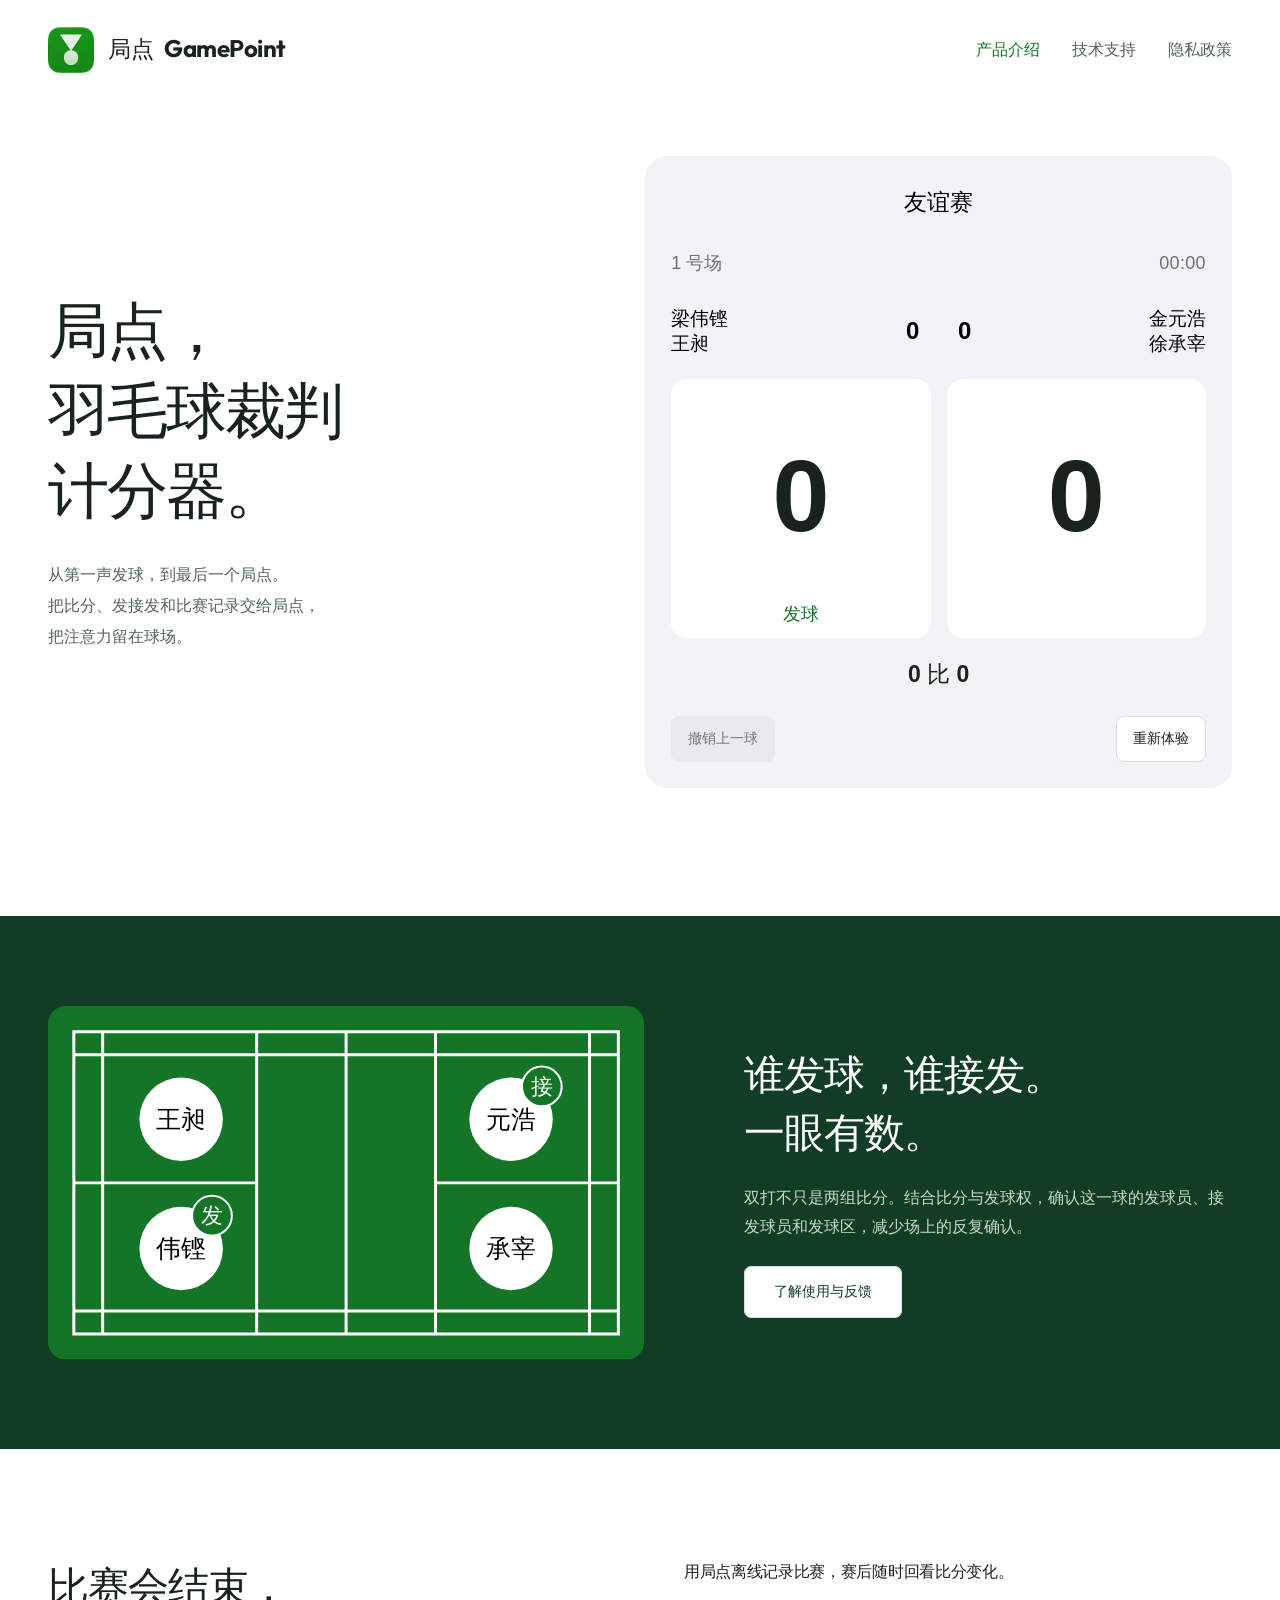
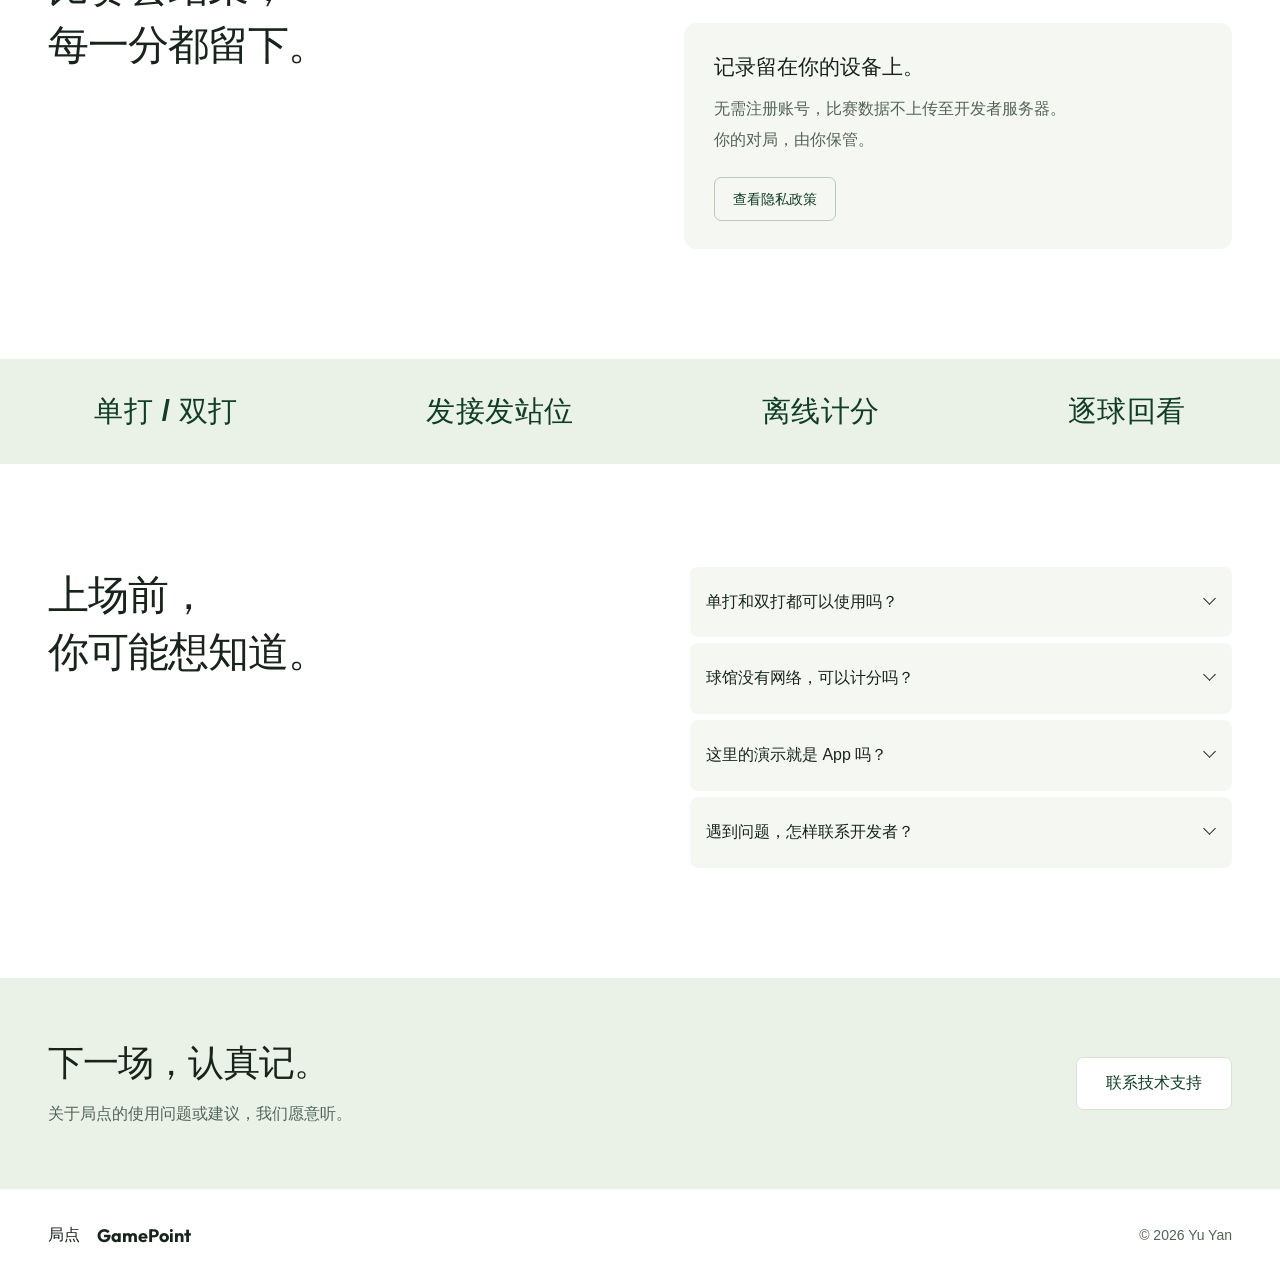
==== commit c69e0baa: "Refine GamePoint website and scoring demo" ====
--- a/gamepoint/index.html
+++ b/gamepoint/index.html
@@ -13,11 +13,11 @@
 <a class="skip" href="#main">跳到正文</a>
 <header class="header"><nav class="wrap nav" aria-label="主导航"><a class="brand" href="./" aria-label="局点 GamePoint 首页"><img class="app-icon" src="assets/app-icon.png" width="46" height="46" alt=""><span>局点 <b>GamePoint</b></span></a><div class="nav-links"><a href="./" aria-current="page">产品介绍</a><a href="support.html">技术支持</a><a href="privacy.html">隐私政策</a></div></nav></header>
 <main id="main">
-<section class="hero wrap" aria-labelledby="hero-title"><div class="hero-copy"><h1 id="hero-title">局点，<br>羽毛球裁判<br>计分器。</h1><p class="hero-description">从第一声发球，到最后一个局点。<br>把比分、发接发和比赛记录交给局点，<br>把注意力留在球场。</p><a class="button" href="#experience">体验计分</a></div><div class="demo" id="experience" aria-label="计分体验"><div class="scoreboard"><div class="match-title">友谊赛</div><div class="board-heading"><span>1 号场</span><time id="match-time" aria-label="比赛用时">00:00</time></div><div class="match-teams"><span>梁伟铿<br>王昶</span><span class="games" id="games-a">0</span><span class="games" id="games-b">0</span><span>金元浩<br>徐承宰</span></div><div class="score-grid"><button class="score-button" id="team-a" aria-label="给梁伟铿和王昶加一分"><strong id="score-a">0</strong><span class="serve-label" id="serve-a">发球</span></button><button class="score-button" id="team-b" aria-label="给金元浩和徐承宰加一分"><strong id="score-b">0</strong><span class="serve-label" id="serve-b"></span></button></div><div class="score-call"><button id="start-match" class="start-match" aria-label="开始比赛并计时，零比零">0 比 0</button><p class="score-status" id="score-status" role="status" aria-live="polite" hidden></p></div><div class="board-tools"><button id="undo" disabled>撤销上一球</button><button id="reset">重新体验</button></div><noscript><p>启用 JavaScript 后可体验加分与撤销。</p></noscript></div></div></section>
+<section class="hero wrap" aria-labelledby="hero-title"><div class="hero-copy"><h1 id="hero-title">局点，<br>羽毛球裁判<br>计分器。</h1><p class="hero-description">从第一声发球，到最后一个局点。<br>把比分、发接发和比赛记录交给局点，<br>把注意力留在球场。</p></div><div class="demo" id="experience" aria-label="计分体验"><div class="scoreboard"><div class="match-title">友谊赛</div><div class="board-heading"><span>1 号场</span><span id="match-time" role="timer" aria-label="比赛用时">00:00</span></div><div class="match-teams"><span>梁伟铿<br>王昶</span><span class="games" id="games-a">0</span><span class="games" id="games-b">0</span><span>金元浩<br>徐承宰</span></div><div class="score-grid"><button class="score-button" id="team-a" aria-label="给梁伟铿和王昶加一分"><strong id="score-a">0</strong><span class="serve-label" id="serve-a">发球</span></button><button class="score-button" id="team-b" aria-label="给金元浩和徐承宰加一分"><strong id="score-b">0</strong><span class="serve-label" id="serve-b"></span></button></div><div class="score-call"><button id="start-match" class="start-match" aria-label="开始比赛并计时，零比零">0 比 0</button><p class="score-status" id="score-status" role="status" aria-live="polite" hidden></p></div><div class="board-tools"><button id="undo" disabled>撤销上一球</button><button id="reset">重新体验</button></div><noscript><p>启用 JavaScript 后可体验加分与撤销。</p></noscript></div></div></section>
+
+<section class="position-section"><div class="wrap position-layout"><figure class="position-figure"><svg class="reference-court" viewBox="0 0 600 356" role="img" aria-labelledby="court-title"><title id="court-title">双打开局站位示意：伟铿发球，元浩接发，王昶与承宰为搭档</title><rect width="600" height="356" rx="18" fill="#147526"/><g fill="none" stroke="white" stroke-width="3"><path d="M26 26H574V330H26Z M55 26V330 M545 26V330 M26 49H574 M26 307H574 M210 26V330 M390 26V330 M300 26V330 M26 178H210 M390 178H574"/></g><g fill="white"><circle cx="134" cy="114" r="42"/><circle cx="134" cy="244" r="42"/><circle cx="466" cy="114" r="42"/><circle cx="466" cy="244" r="42"/></g><g fill="#000" font-family="PingFang SC, Microsoft YaHei, sans-serif" font-size="25" text-anchor="middle" dominant-baseline="central"><text x="134" y="114">王昶</text><text x="134" y="244">伟铿</text><text x="466" y="114">元浩</text><text x="466" y="244">承宰</text></g><g fill="#147526" stroke="white" stroke-width="2"><circle cx="165" cy="211" r="20"/><circle cx="497" cy="81" r="20"/></g><g fill="white" font-family="PingFang SC, Microsoft YaHei, sans-serif" font-size="22" text-anchor="middle" dominant-baseline="central"><text x="165" y="211">发</text><text x="497" y="81">接</text></g></svg></figure><div class="section-copy"><h2>谁发球，谁接发。<br>一眼有数。</h2><p class="doubles-description">双打不只是两组比分。结合比分与发球权，确认这一球的发球员、接发球员和发球区，减少场上的反复确认。</p><a class="button secondary-button" href="support.html">了解使用与反馈</a></div></div></section>
+<section class="records wrap section"><h2>比赛会结束，<br>每一分都留下。</h2><div class="record-copy"><p class="record-intro">用局点离线记录比赛，赛后随时回看比分变化。</p><div class="privacy-note"><h3>记录留在你的设备上。</h3><p>无需注册账号，比赛数据不上传至开发者服务器。<br class="desktop-break">你的对局，由你保管。</p><a class="button secondary-button" href="privacy.html">查看隐私政策</a></div></div></section>
 <div class="feature-ribbon" tabindex="0" aria-label="单打、双打，发接发站位，离线计分，逐球回看"><div class="ribbon-track" aria-hidden="true"><div class="ribbon-group"><span>单打 / 双打</span><span>发接发站位</span><span>离线计分</span><span>逐球回看</span></div><div class="ribbon-group"><span>单打 / 双打</span><span>发接发站位</span><span>离线计分</span><span>逐球回看</span></div></div></div>
-
-<section class="position-section"><div class="wrap position-layout"><figure class="position-figure"><svg class="reference-court" viewBox="0 0 600 356" role="img" aria-labelledby="court-title"><title id="court-title">双打开局站位示意：伟铿发球，元浩接发，王昶与承宰为搭档</title><rect width="600" height="356" rx="18" fill="#147526"/><g fill="none" stroke="white" stroke-width="3"><path d="M26 26H574V330H26Z M55 26V330 M545 26V330 M26 49H574 M26 307H574 M210 26V330 M390 26V330 M300 26V330 M26 178H210 M390 178H574"/></g><g fill="white"><circle cx="134" cy="114" r="42"/><circle cx="134" cy="244" r="42"/><circle cx="466" cy="114" r="42"/><circle cx="466" cy="244" r="42"/></g><g fill="#000" font-family="PingFang SC, Microsoft YaHei, sans-serif" font-size="25" text-anchor="middle" dominant-baseline="central"><text x="134" y="114">王昶</text><text x="134" y="244">伟铿</text><text x="466" y="114">元浩</text><text x="466" y="244">承宰</text></g><g fill="#147526" stroke="white" stroke-width="2"><circle cx="165" cy="211" r="20"/><circle cx="497" cy="81" r="20"/></g><g fill="white" font-family="PingFang SC, Microsoft YaHei, sans-serif" font-size="22" text-anchor="middle" dominant-baseline="central"><text x="165" y="211">发</text><text x="497" y="81">接</text></g></svg></figure><div class="section-copy"><h2>谁发球，谁接发。<br>一眼有数。</h2><p>双打不只是两组比分。结合比分与发球权，确认这一球的发球员、接发球员和发球区，减少场上的反复确认。</p><a class="button secondary-button" href="support.html">了解使用与反馈</a></div></div></section>
-<section class="records wrap section"><h2>比赛会结束，<br>每一分都留下。</h2><div class="record-copy"><p class="record-intro">从现场计分到赛后回看，<br>把一场球连起来。</p><p class="record-detail">局点可以离线记录比赛，让你在结束后<br class="desktop-break">重新查看比分变化。</p><div class="privacy-note"><h3>记录留在你的设备上。</h3><p>无需注册账号，比赛数据不上传至开发者服务器。<br class="desktop-break">你的对局，由你保管。</p><a class="button secondary-button" href="privacy.html">查看隐私政策</a></div></div></section>
 <section class="questions wrap section" aria-labelledby="questions-title"><h2 id="questions-title">上场前，<br>你可能想知道。</h2><div class="faq"><details><summary>单打和双打都可以使用吗？</summary><p>可以。局点围绕单打与双打的现场计分设计，双打还可查看发球员、接发球员和站位。</p></details><details><summary>球馆没有网络，可以计分吗？</summary><p>可以。局点支持离线记录比赛，比赛信息保存在设备上。</p></details><details><summary>这里的演示就是 App 吗？</summary><p>不是。这是官网上的简化计分示意，只展示加分、撤销和单局结束。它不会保存比赛，也不代表 App 的完整界面与规则能力。</p></details><details><summary>遇到问题，怎样联系开发者？</summary><p>请前往<a href="support.html">技术支持</a>，附上 App 版本、设备与系统版本，以及问题发生时的比分和操作步骤。</p></details></div></section>
 <section class="closing"><div class="wrap closing-inner"><div><h2>下一场，认真记。</h2><p>关于局点的使用问题或建议，我们愿意听。</p></div><a class="button button-light" href="support.html">联系技术支持</a></div></section>
 </main><footer class="wrap footer"><a class="brand footer-brand" href="./">局点 <b>GamePoint</b></a><span class="copyright">© 2026 Yu Yan</span></footer>
--- a/gamepoint/styles.css
+++ b/gamepoint/styles.css
@@ -1,9 +1,9 @@
 @font-face{font-family:Outfit;src:url('assets/Outfit-Bold.ttf') format('truetype');font-weight:700;font-display:swap}
-:root{color-scheme:light;--green:#147526;--forest:#103d24;--ink:#18241b;--muted:#526457;--pale:#eaf2e7;--line:#d7e1d6;--white:#fff;font-synthesis:none}
-*{box-sizing:border-box}html{scroll-behavior:smooth;scroll-padding-top:30px}body{margin:0;background:var(--white);color:var(--ink);font:16px/1.8 -apple-system,BlinkMacSystemFont,"PingFang SC","Microsoft YaHei",sans-serif}a{color:inherit;text-underline-offset:5px}button{font:inherit;cursor:pointer}a,button{-webkit-tap-highlight-color:transparent}a:focus-visible,button:focus-visible,summary:focus-visible{outline:3px solid var(--green);outline-offset:5px}::selection{background:#cfe4c8;color:var(--forest)}.wrap{width:min(1200px,calc(100% - 96px));margin-inline:auto}.skip{position:absolute;top:-100px;left:20px;background:white;padding:12px;z-index:10}.skip:focus{top:10px}.header{border-bottom:1px solid var(--line)}.nav{min-height:100px;display:flex;align-items:center;justify-content:space-between;gap:24px}.brand{display:inline-flex;align-items:center;gap:12px;text-decoration:none;font-weight:650;font-size:20px;white-space:nowrap}.brand b{font:700 21px Outfit,sans-serif;margin-left:5px}.brand-icon{display:grid;place-items:center;width:42px;height:42px;background:var(--green);border-radius:10px}.nav-links{display:flex;gap:36px}.nav-links a{font-size:14px;text-decoration:none;min-height:44px;display:flex;align-items:center}.nav-links a:hover,.text-link:hover{color:var(--green)}h1,h2,h3,p,figure{margin:0}h1,h2,h3{text-wrap:balance}h1{font-size:clamp(48px,5.7vw,78px);font-weight:650;line-height:1.25;letter-spacing:-.035em}h2{font-size:clamp(30px,3.2vw,44px);font-weight:600;line-height:1.4;letter-spacing:-.025em}h3{font-size:20px;font-weight:600}.hero{display:grid;grid-template-columns:1fr 1fr;align-items:center;gap:54px;padding-block:64px}.hero-copy{padding-block:24px}.intro{font-size:20px;margin-top:28px}.hero-description{color:var(--muted);margin-top:16px;line-height:1.95}.button{display:inline-flex;align-items:center;justify-content:center;min-height:52px;padding:11px 29px;background:var(--green);color:white;border:1px solid var(--green);border-radius:7px;text-decoration:none;font-weight:600}.button:hover{background:var(--forest);border-color:var(--forest)}.hero .button{margin-top:32px}.hero-note{display:block;font-size:12px;color:var(--muted);margin-top:14px}.hero-art{position:relative;align-self:stretch;min-height:520px;background:var(--green);overflow:hidden;border-radius:2px}.hero-art>img:first-child{width:100%;height:100%;object-fit:cover;display:block}.hero-art .wordmark{position:absolute;left:32px;top:28px;width:164px;height:auto}.product-line{display:flex;justify-content:space-between;border-top:1px solid var(--line);border-bottom:1px solid var(--line);padding-block:23px;color:var(--muted);font-size:14px}.section{padding-block:110px}.experience{display:grid;grid-template-columns:.9fr 1.1fr;gap:100px;align-items:center}.section-copy>p{max-width:31em;color:var(--muted);margin-top:22px}.section-copy .instruction{color:var(--ink);margin-top:32px}.section-copy .small{font-size:12px;margin-top:12px}.scoreboard{background:var(--pale);padding:28px 32px;border-radius:12px}.board-heading{display:flex;justify-content:space-between;gap:16px;font-size:13px;color:var(--muted)}.score-grid{display:grid;grid-template-columns:1fr 20px 1fr;align-items:center;margin-top:30px}.score-button{background:transparent;border:0;color:var(--ink);display:flex;flex-direction:column;align-items:center;padding:12px 4px;border-radius:8px}.score-button:hover:not(:disabled){background:#dcead6}.team{font-size:17px}.score-button strong{font:700 clamp(72px,7.5vw,108px)/1.3 Outfit,sans-serif;font-variant-numeric:tabular-nums}.add{font-size:13px;color:var(--green)}.score-divider{font:700 34px Outfit,sans-serif;text-align:center;color:var(--muted)}.score-status{text-align:center;font-size:14px;min-height:29px;margin:0}.board-tools{display:flex;justify-content:space-between;align-items:center;gap:16px;padding-top:4px}.board-tools button{background:transparent;border:0;padding:10px 0;color:var(--green);font-size:14px}.board-tools button:hover:not(:disabled){text-decoration:underline}.board-tools button:disabled{color:#62715e;cursor:default;opacity:.65}.score-button:disabled{cursor:default}.score-button:disabled .add{visibility:hidden}.position-section{background:var(--forest);color:white;padding-block:90px}.position-layout{display:grid;grid-template-columns:1.1fr .9fr;align-items:center;gap:100px}.position-section .section-copy p{color:#c8dacb}.position-section .text-link{color:white}.text-link{display:inline-block;margin-top:24px;font-size:14px}.position-section a:focus-visible{outline-color:white}.position-figure figcaption{color:#c8dacb;text-align:center;font-size:12px;margin-top:24px}.court{height:285px;position:relative;border:2px solid #afc5ad;margin:10px 8px}.court-inner{position:absolute;inset:22px 0;border-block:1px solid #afc5ad}.court:before,.court:after{content:"";position:absolute;top:0;bottom:0;border-left:1px solid #afc5ad}.court:before{left:27%}.court:after{right:27%}.court-inner:after{content:"";position:absolute;top:50%;left:0;right:0;border-top:1px solid #afc5ad}.net{position:absolute;left:50%;top:-12px;bottom:-12px;border-left:2px dashed #fff;z-index:1}.player{position:absolute;z-index:3;font-size:13px;min-width:48px;min-height:48px;display:flex;align-items:center;justify-content:center;flex-direction:column;line-height:1.6;background:var(--forest);border:1px solid #afc5ad;border-radius:50%;transform:translate(-50%,-50%)}.player small{font-size:10px}.p1{left:18%;top:25%}.p2{left:72%;top:25%}.p3{left:28%;top:75%}.p4{left:82%;top:75%}.server{background:white;color:var(--forest);border-color:white;width:60px;height:60px}.receiver{width:60px;height:60px}.serve-path{position:absolute;left:29%;top:73%;width:50%;border-top:2px dotted #eaf2e7;transform:rotate(-34deg);transform-origin:left}.records,.questions{display:grid;grid-template-columns:1fr 1fr;gap:100px}.record-copy>p{color:var(--muted)}.privacy-note{margin-top:40px;padding-top:32px;border-top:1px solid var(--line)}.privacy-note p{margin-top:12px;color:var(--muted)}.questions{padding-top:0}.faq details{border-top:1px solid var(--line)}.faq details:last-child{border-bottom:1px solid var(--line)}.faq summary{position:relative;cursor:pointer;font-size:16px;padding:21px 30px 21px 0;list-style:none;font-weight:500}.faq summary::-webkit-details-marker{display:none}.faq summary:after{content:"";position:absolute;right:4px;top:27px;width:8px;height:8px;border-right:1.5px solid;border-bottom:1.5px solid;transform:rotate(45deg)}.faq details[open] summary:after{transform:rotate(225deg);top:31px}.faq details p{padding:0 24px 23px 0;color:var(--muted);font-size:14px}.closing{background:var(--pale)}.closing-inner{display:flex;justify-content:space-between;align-items:center;gap:32px;padding-block:60px}.closing h2{font-size:36px}.closing p{margin-top:12px;color:var(--muted)}.button-light{background:white;color:var(--forest);border-color:var(--line);white-space:nowrap}.button-light:hover{color:white}.footer{display:flex;align-items:center;gap:32px;justify-content:space-between;padding-block:40px;font-size:12px;color:var(--muted)}.footer-brand{color:var(--ink);font-size:16px}.footer-brand b{font-size:18px}.footer>div{display:flex;gap:24px}.document{max-width:820px;padding-block:80px 100px;min-height:65vh}.document h1{font-size:48px}.document .lead{margin-top:24px;color:var(--muted);font-size:18px}.document .features{margin-top:48px}.document .features section{padding-block:28px;border-top:1px solid var(--line)}.document h2{font-size:24px;margin-bottom:14px}.document p{color:var(--muted)}.document .contact{margin-block:28px 12px}.document .faq{margin-top:54px}.document .faq h2{margin-bottom:24px}
+:root{--text-lead:1.5rem;--text-body:1rem;--text-meta:.875rem;color-scheme:light;--green:#147526;--forest:#103d24;--ink:#18241b;--muted:#526457;--pale:#eaf2e7;--line:#d7e1d6;--white:#fff;font-synthesis:none}
+*{box-sizing:border-box}html{scroll-behavior:smooth;scroll-padding-top:30px}body{margin:0;background:var(--white);color:var(--ink);font:var(--text-body)/1.8 -apple-system,BlinkMacSystemFont,"PingFang SC","Microsoft YaHei",sans-serif}a{color:inherit;text-underline-offset:5px}button{font:inherit;cursor:pointer}a,button{-webkit-tap-highlight-color:transparent}a:focus-visible,button:focus-visible,summary:focus-visible{outline:3px solid var(--green);outline-offset:5px}::selection{background:#cfe4c8;color:var(--forest)}.wrap{width:min(1200px,calc(100% - 96px));margin-inline:auto}.skip{position:absolute;top:-100px;left:20px;background:white;padding:12px;z-index:10}.skip:focus{top:10px}.header{border-bottom:1px solid var(--line)}.nav{min-height:100px;display:flex;align-items:center;justify-content:space-between;gap:24px}.brand{display:inline-flex;align-items:center;gap:12px;text-decoration:none;font-weight:650;font-size:20px;white-space:nowrap}.brand b{font:700 21px Outfit,sans-serif;margin-left:5px}.brand-icon{display:grid;place-items:center;width:42px;height:42px;background:var(--green);border-radius:10px}.nav-links{display:flex;gap:36px}.nav-links a{font-size:14px;text-decoration:none;min-height:44px;display:flex;align-items:center}.nav-links a:hover,.text-link:hover{color:var(--green)}h1,h2,h3,p,figure{margin:0}h1,h2,h3{text-wrap:balance}h1{font-size:clamp(48px,5.7vw,78px);font-weight:650;line-height:1.25;letter-spacing:-.035em}h2{font-size:clamp(30px,3.2vw,44px);font-weight:600;line-height:1.4;letter-spacing:-.025em}h3{font-size:20px;font-weight:600}.hero{display:grid;grid-template-columns:1fr 1fr;align-items:center;gap:54px;padding-block:64px}.hero-copy{padding-block:24px}.intro{font-size:20px;margin-top:28px}.hero-description{color:var(--muted);margin-top:16px;line-height:1.95}.button{display:inline-flex;align-items:center;justify-content:center;min-height:52px;padding:11px 29px;background:var(--green);color:white;border:1px solid var(--green);border-radius:7px;text-decoration:none;font-weight:600}.button:hover{background:var(--forest);border-color:var(--forest)}.hero .button{margin-top:32px}.hero-note{display:block;font-size:12px;color:var(--muted);margin-top:14px}.hero-art{position:relative;align-self:stretch;min-height:520px;background:var(--green);overflow:hidden;border-radius:2px}.hero-art>img:first-child{width:100%;height:100%;object-fit:cover;display:block}.hero-art .wordmark{position:absolute;left:32px;top:28px;width:164px;height:auto}.product-line{display:flex;justify-content:space-between;border-top:1px solid var(--line);border-bottom:1px solid var(--line);padding-block:23px;color:var(--muted);font-size:14px}.section{padding-block:110px}.experience{display:grid;grid-template-columns:.9fr 1.1fr;gap:100px;align-items:center}.section-copy>p{max-width:31em;color:var(--muted);margin-top:22px}.section-copy .instruction{color:var(--ink);margin-top:32px}.section-copy .small{font-size:12px;margin-top:12px}.scoreboard{background:var(--pale);padding:28px 32px;border-radius:12px}.board-heading{display:flex;justify-content:space-between;gap:16px;font-size:13px;color:var(--muted)}.score-grid{display:grid;grid-template-columns:1fr 20px 1fr;align-items:center;margin-top:30px}.score-button{background:transparent;border:0;color:var(--ink);display:flex;flex-direction:column;align-items:center;padding:12px 4px;border-radius:8px}.score-button:hover:not(:disabled){background:#dcead6}.team{font-size:17px}.score-button strong{font:700 clamp(72px,7.5vw,108px)/1.3 Outfit,sans-serif;font-variant-numeric:tabular-nums}.add{font-size:13px;color:var(--green)}.score-divider{font:700 34px Outfit,sans-serif;text-align:center;color:var(--muted)}.score-status{text-align:center;font-size:14px;min-height:29px;margin:0}.board-tools{display:flex;justify-content:space-between;align-items:center;gap:16px;padding-top:4px}.board-tools button{background:transparent;border:0;padding:10px 0;color:var(--green);font-size:14px}.board-tools button:hover:not(:disabled){text-decoration:underline}.board-tools button:disabled{color:#62715e;cursor:default;opacity:.65}.score-button:disabled{cursor:default}.score-button:disabled .add{visibility:hidden}.position-section{background:var(--forest);color:white;padding-block:90px}.position-layout{display:grid;grid-template-columns:1.1fr .9fr;align-items:center;gap:100px}.position-section .section-copy p{color:#c8dacb}.position-section .text-link{color:white}.text-link{display:inline-block;margin-top:24px;font-size:14px}.position-section a:focus-visible{outline-color:white}.position-figure figcaption{color:#c8dacb;text-align:center;font-size:12px;margin-top:24px}.court{height:285px;position:relative;border:2px solid #afc5ad;margin:10px 8px}.court-inner{position:absolute;inset:22px 0;border-block:1px solid #afc5ad}.court:before,.court:after{content:"";position:absolute;top:0;bottom:0;border-left:1px solid #afc5ad}.court:before{left:27%}.court:after{right:27%}.court-inner:after{content:"";position:absolute;top:50%;left:0;right:0;border-top:1px solid #afc5ad}.net{position:absolute;left:50%;top:-12px;bottom:-12px;border-left:2px dashed #fff;z-index:1}.player{position:absolute;z-index:3;font-size:13px;min-width:48px;min-height:48px;display:flex;align-items:center;justify-content:center;flex-direction:column;line-height:1.6;background:var(--forest);border:1px solid #afc5ad;border-radius:50%;transform:translate(-50%,-50%)}.player small{font-size:10px}.p1{left:18%;top:25%}.p2{left:72%;top:25%}.p3{left:28%;top:75%}.p4{left:82%;top:75%}.server{background:white;color:var(--forest);border-color:white;width:60px;height:60px}.receiver{width:60px;height:60px}.serve-path{position:absolute;left:29%;top:73%;width:50%;border-top:2px dotted #eaf2e7;transform:rotate(-34deg);transform-origin:left}.records,.questions{display:grid;grid-template-columns:1fr 1fr;gap:100px}.record-copy>p{color:var(--muted)}.privacy-note{margin-top:40px;padding-top:32px;border-top:1px solid var(--line)}.privacy-note p{margin-top:12px;color:var(--muted)}.questions{padding-top:0}.faq details{border-top:1px solid var(--line)}.faq details:last-child{border-bottom:1px solid var(--line)}.faq summary{position:relative;cursor:pointer;font-size:16px;padding:21px 30px 21px 0;list-style:none;font-weight:500}.faq summary::-webkit-details-marker{display:none}.faq summary:after{content:"";position:absolute;right:4px;top:27px;width:8px;height:8px;border-right:1.5px solid;border-bottom:1.5px solid;transform:rotate(45deg)}.faq details[open] summary:after{transform:rotate(225deg);top:31px}.faq details p{padding:0 24px 23px 0;color:var(--muted);font-size:var(--text-body)}.closing{background:var(--pale)}.closing-inner{display:flex;justify-content:space-between;align-items:center;gap:32px;padding-block:60px}.closing h2{font-size:36px}.closing p{margin-top:12px;color:var(--muted)}.button-light{background:white;color:var(--forest);border-color:var(--line);white-space:nowrap}.button-light:hover{color:white}.footer{display:flex;align-items:center;gap:32px;justify-content:space-between;padding-block:40px;font-size:12px;color:var(--muted)}.footer-brand{color:var(--ink);font-size:16px}.footer-brand b{font-size:18px}.footer>div{display:flex;gap:24px}.document{max-width:820px;padding-block:80px 100px;min-height:65vh}.document h1{font-size:48px}.document .lead{margin-top:24px;color:var(--muted);font-size:var(--text-lead)}.document .features{margin-top:48px}.document .features section{padding-block:28px;border-top:1px solid var(--line)}.document h2{font-size:24px;margin-bottom:14px}.document p{color:var(--muted)}.document .contact{margin-block:28px 12px}.document .faq{margin-top:54px}.document .faq h2{margin-bottom:24px}
 @media(min-width:1600px){.hero{padding-block:80px}.hero-art{min-height:570px}}
 @media(max-width:1000px){.wrap{width:calc(100% - 64px)}.hero{gap:28px}.hero-art{min-height:460px}.experience,.position-layout,.records,.questions{gap:48px}.scoreboard{padding:24px}.section{padding-block:80px}.questions{padding-top:0}}
-@media(max-width:700px){.wrap{width:calc(100% - 40px)}.nav{min-height:80px;gap:12px}.brand{font-size:17px;gap:8px}.brand b{font-size:17px;margin-left:2px}.brand-icon{width:34px;height:34px}.brand-icon img{width:26px;height:26px}.nav-links{gap:16px}.nav-links a{font-size:12px}.hero{grid-template-columns:1fr;gap:30px;padding-block:32px}.hero-copy{padding-block:0}h1{font-size:54px}.intro{font-size:18px;margin-top:22px}.hero-description{font-size:15px}.hero .button{margin-top:24px}.hero-art{min-height:0;aspect-ratio:1}.hero-art .wordmark{width:130px;left:22px;top:22px}.product-line{display:grid;grid-template-columns:1fr 1fr;row-gap:12px;text-align:center;font-size:13px;padding-block:20px}.experience,.position-layout,.records,.questions{grid-template-columns:1fr;gap:36px}.section{padding-block:64px}h2{font-size:33px}.section-copy>p{margin-top:18px}.scoreboard{padding:22px}.score-button strong{font-size:88px}.position-section{padding-block:64px}.position-layout .section-copy{grid-row:1}.court{height:260px;margin-top:16px}.records{gap:24px}.questions{padding-top:0;gap:24px}.closing-inner{align-items:flex-start;flex-direction:column;padding-block:44px;gap:24px}.closing h2{font-size:31px}.closing p{font-size:14px}.footer{flex-wrap:wrap;gap:16px;padding-block:28px}.footer>span{display:none}.footer>div{gap:18px}.document{padding-block:48px 64px}.document h1{font-size:36px}}
+@media(max-width:700px){.wrap{width:calc(100% - 40px)}.nav{min-height:80px;gap:12px}.brand{font-size:17px;gap:8px}.brand b{font-size:17px;margin-left:2px}.brand-icon{width:34px;height:34px}.brand-icon img{width:26px;height:26px}.nav-links{gap:16px}.nav-links a{font-size:12px}.hero{grid-template-columns:1fr;gap:30px;padding-block:32px}.hero-copy{padding-block:0}h1{font-size:54px}.intro{font-size:18px;margin-top:22px}.hero .button{margin-top:24px}.hero-art{min-height:0;aspect-ratio:1}.hero-art .wordmark{width:130px;left:22px;top:22px}.product-line{display:grid;grid-template-columns:1fr 1fr;row-gap:12px;text-align:center;font-size:13px;padding-block:20px}.experience,.position-layout,.records,.questions{grid-template-columns:1fr;gap:36px}.section{padding-block:64px}h2{font-size:33px}.section-copy>p{margin-top:18px}.scoreboard{padding:22px}.score-button strong{font-size:88px}.position-section{padding-block:64px}.position-layout .section-copy{grid-row:1}.court{height:260px;margin-top:16px}.records{gap:24px}.questions{padding-top:0;gap:24px}.closing-inner{align-items:flex-start;flex-direction:column;padding-block:44px;gap:24px}.closing h2{font-size:31px}.footer{flex-wrap:wrap;gap:16px;padding-block:28px}.footer>span{display:none}.footer>div{gap:18px}.document{padding-block:48px 64px}.document h1{font-size:36px}}
 @media(prefers-reduced-motion:reduce){html{scroll-behavior:auto}}
 /* Screenshot-led scoring experience. */
 .hero{grid-template-columns:1fr 1.1fr;gap:64px;padding-block:56px}.demo{min-width:0;scroll-margin-top:24px}.scoreboard{background:#f2f2f7;padding:26px;border-radius:22px;color:#000}.match-title{text-align:center;font-size:23px;font-weight:600;margin-bottom:24px}.board-heading{font-size:18px;color:#707077}.match-teams{display:grid;grid-template-columns:1fr 40px 40px 1fr;gap:12px;align-items:center;margin-block:26px 22px;font-size:19px;font-weight:600;line-height:1.35}.match-teams>span:last-child{text-align:right}.games{text-align:center;font-size:24px}.score-grid{grid-template-columns:1fr 1fr;gap:16px;margin:0}.score-button{position:relative;justify-content:center;aspect-ratio:1;min-width:0;background:#fff;border-radius:16px;padding:12px 4px 38px}.score-button:hover:not(:disabled){background:#e8f1e6}.score-button:active:not(:disabled){background:#dbead6}.score-button strong{font-family:-apple-system,BlinkMacSystemFont,"PingFang SC",sans-serif;font-size:clamp(76px,8vw,120px);font-weight:600;line-height:1;font-variant-numeric:tabular-nums}.serve-label{position:absolute;bottom:12px;left:0;right:0;text-align:center;font-size:18px;color:var(--green);height:28px}.score-status{font-size:23px;font-weight:600;line-height:1.5;margin:14px 0 24px;min-height:35px}.board-tools{border:0;padding:0;gap:12px}.board-tools button{background:white;border:1px solid #d9dce0;border-radius:8px;padding:9px 16px;min-height:44px;color:var(--ink);font-size:14px}.board-tools button:hover:not(:disabled){text-decoration:none;background:#e8f1e6;border-color:#9eaf9a}.board-tools button:disabled{opacity:1;color:#74747a;background:#e9e9ee;border-color:#e9e9ee}.demo-caption{font-size:12px;text-align:center;color:var(--muted);margin-top:14px}.reference-court{display:block;width:100%;height:auto}.position-section{margin-top:72px}.secondary-button{margin-top:24px;background:white;color:var(--forest);border-color:var(--line);font-size:14px}.secondary-button:hover{color:white}.position-section .secondary-button:hover{border-color:white}.nav-links a,.footer>div a,.document nav>a:not(.brand),.nav>a:not(.brand){padding:8px 16px;border:1px solid var(--line);border-radius:7px;min-height:44px;text-decoration:none;display:inline-flex;align-items:center;justify-content:center}.nav-links{gap:12px}.footer>div{gap:10px}a{text-decoration:none}.faq p a,.document p a{display:inline-flex;align-items:center;min-height:40px;padding:3px 12px;border:1px solid var(--line);border-radius:6px;color:var(--green);margin:3px}.nav-links a:hover,.footer>div a:hover,.document p a:hover,.faq p a:hover{background:var(--pale)}
@@ -11,8 +11,8 @@
 @media(max-width:700px){.hero{grid-template-columns:1fr;gap:36px;padding-block:36px}.hero-copy{padding:0}.scoreboard{padding:20px;border-radius:18px}.match-title{font-size:21px;margin-bottom:20px}.board-heading{font-size:16px}.score-button strong{font-size:clamp(76px,22vw,112px)}.score-button{border-radius:12px}.score-status{font-size:22px}.serve-label{font-size:16px;bottom:7px}.match-teams{margin-block:22px 18px}.nav-links{gap:6px}.nav-links a{padding:7px 9px;font-size:12px}.brand b{font-size:15px}.brand{font-size:16px;gap:6px}.brand-icon{width:30px;height:30px}.brand-icon img{width:23px;height:23px}.position-section{margin-top:56px}.demo-caption{font-size:11px}.board-tools button{font-size:13px;padding:9px 12px}.footer{align-items:flex-start}.footer>div a{font-size:12px;padding:6px 10px}.nav{gap:8px}}
 
 /* Shared navigation and copyright. */
-.header{border-bottom:1px solid #e6ebe4}.nav{min-height:100px}.nav .brand{gap:14px;font-size:23px;font-weight:700;letter-spacing:-.02em}.nav .brand b{font-size:24px}.app-icon{display:block;width:46px;height:46px;flex-shrink:0}.nav-links{align-items:center;gap:32px}.nav .nav-links a{border:0;border-radius:0;background:transparent;padding:10px 0;min-height:44px;font-size:16px;font-weight:650;color:var(--muted)}.nav .nav-links a:hover,.nav .nav-links a[aria-current="page"]{color:var(--green);background:transparent}.footer{border-top:1px solid var(--line);padding-block:32px}.footer .copyright{display:block;margin-left:auto;font-size:14px;color:var(--muted);white-space:nowrap}
-@media(max-width:700px){.nav{min-height:82px}.nav .brand{gap:9px;font-size:18px}.nav .brand b{font-size:18px;margin-left:2px}.app-icon{width:38px;height:38px}.nav-links{gap:18px}.nav .nav-links a{font-size:13px;padding:10px 0}.footer .copyright{font-size:13px}.footer{align-items:center;gap:14px}}
+.header{border-bottom:1px solid #e6ebe4}.nav{min-height:100px}.nav .brand{gap:14px;font-size:23px;font-weight:700;letter-spacing:-.02em}.nav .brand b{font-size:24px}.app-icon{display:block;width:46px;height:46px;flex-shrink:0}.nav-links{align-items:center;gap:32px}.nav .nav-links a{border:0;border-radius:0;background:transparent;padding:10px 0;min-height:44px;font-size:16px;font-weight:650;color:var(--muted)}.nav .nav-links a:hover,.nav .nav-links a[aria-current="page"]{color:var(--green);background:transparent}.footer{border-top:1px solid var(--line);padding-block:32px}.footer .copyright{display:block;margin-left:auto;font-size:var(--text-meta);color:var(--muted);white-space:nowrap}
+@media(max-width:700px){.nav{min-height:82px}.nav .brand{gap:9px;font-size:18px}.nav .brand b{font-size:18px;margin-left:2px}.app-icon{width:38px;height:38px}.nav-links{gap:18px}.nav .nav-links a{font-size:13px;padding:10px 0}.footer{align-items:center;gap:14px}}
 @media(max-width:370px){.nav .brand{font-size:16px;gap:7px}.nav .brand b{font-size:16px}.app-icon{width:34px;height:34px}.nav-links{gap:12px}.nav .nav-links a{font-size:12px}}
 
 /* One shared shell; whitespace establishes the section hierarchy. */
@@ -22,13 +22,14 @@
 
 /* A quiet floating navigation, a moving full-width feature ribbon. */
 .header{position:sticky;top:0;z-index:20;background:rgba(255,255,255,.86);backdrop-filter:blur(18px);-webkit-backdrop-filter:blur(18px)}html{scroll-padding-top:120px}.demo{scroll-margin-top:120px}.feature-ribbon{width:100%;overflow:hidden;background:var(--pale);padding-block:26px}.ribbon-track{display:flex;width:max-content;animation:feature-flow 30s linear infinite}.ribbon-group{display:flex;align-items:center;justify-content:space-around;flex-shrink:0;gap:clamp(56px,8vw,140px);padding-inline:clamp(28px,4vw,70px);min-width:100vw}.ribbon-group span{font-size:clamp(20px,2.3vw,30px);font-weight:700;white-space:nowrap;color:var(--forest);letter-spacing:.015em}.feature-ribbon:hover .ribbon-track{animation-play-state:paused}@keyframes feature-flow{to{transform:translateX(-50%)}}
-.records{align-items:start;gap:88px}.records h2{max-width:11em}.record-copy .record-intro{font-size:25px;font-weight:550;line-height:1.6;color:var(--ink);letter-spacing:-.02em}.record-copy .record-detail{margin-top:18px;line-height:1.9;font-size:16px}.record-copy .privacy-note{margin-top:38px;padding:28px 30px;background:#f5f7f3;border-radius:12px}.privacy-note h3{font-size:21px;line-height:1.5}.privacy-note p{font-size:15px;line-height:1.9;margin-top:12px}.privacy-note .secondary-button{margin-top:22px;background:transparent;border-color:#b9cbb7;padding:8px 18px;min-height:44px}.privacy-note .secondary-button:hover{background:var(--forest);color:white;border-color:var(--forest)}
+.records{align-items:start;gap:88px}.records h2{max-width:11em}.record-copy .record-intro,.position-section .doubles-description{font-size:var(--text-body)}.record-copy .record-intro{font-weight:550;line-height:1.6;color:var(--ink);letter-spacing:-.02em}.record-copy .privacy-note{margin-top:38px;padding:28px 30px;background:#f5f7f3;border-radius:12px}.privacy-note h3{font-size:21px;line-height:1.5}.privacy-note p{font-size:var(--text-body);line-height:1.9;margin-top:12px}.privacy-note .secondary-button{margin-top:22px;background:transparent;border-color:#b9cbb7;padding:8px 18px;min-height:44px}.privacy-note .secondary-button:hover{background:var(--forest);color:white;border-color:var(--forest)}
 .support-contact{display:flex;align-items:center;justify-content:space-between;gap:24px;background:var(--pale);border-radius:14px;padding:28px 30px;margin-top:32px}.email-address{font-size:clamp(18px,2.5vw,25px);font-weight:600;letter-spacing:-.025em;color:var(--forest);overflow-wrap:anywhere}.email-address:hover{color:var(--green)}.email-action{display:inline-flex;align-items:center;justify-content:center;gap:10px;flex-shrink:0;min-height:46px;padding:10px 18px;border-radius:8px;background:var(--forest);color:white;font-size:14px;font-weight:600}.email-action:hover{background:var(--green)}.email-action svg{flex-shrink:0}
-@media(max-width:700px){.feature-ribbon{padding-block:23px}.ribbon-group{gap:48px;padding-inline:24px}.ribbon-group span{font-size:22px}.records{gap:30px}.record-copy .record-intro{font-size:23px}.record-copy .privacy-note{margin-top:30px;padding:24px}.desktop-break{display:none}.support-contact{flex-direction:column;align-items:flex-start;padding:24px;gap:20px}.email-address{font-size:22px}.record-copy .record-detail{font-size:15px}}
+@media(max-width:700px){.feature-ribbon{padding-block:23px}.ribbon-group{gap:48px;padding-inline:24px}.ribbon-group span{font-size:22px}.records{gap:30px}.record-copy .privacy-note{margin-top:30px;padding:24px}.desktop-break{display:none}.support-contact{flex-direction:column;align-items:flex-start;padding:24px;gap:20px}.email-address{font-size:22px}}
 @media(prefers-reduced-motion:reduce){.ribbon-track{animation:none;width:100%}.ribbon-group{min-width:0;width:100%;flex-wrap:wrap;gap:16px 32px;padding-inline:20px}.ribbon-group+.ribbon-group{display:none}}
 
 .feature-ribbon:focus-within .ribbon-track{animation-play-state:paused}.feature-ribbon:focus-visible{outline:3px solid var(--green);outline-offset:-3px}
-#match-time{font-variant-numeric:tabular-nums}.score-call{min-height:75px;display:grid;place-items:center;padding:14px 0 20px}.score-call .score-status{margin:0;font-size:clamp(17px,1.8vw,23px);line-height:1.65;min-height:0;text-wrap:balance}.start-match{font:600 23px/1.5 inherit;font-family:inherit;font-size:23px;font-weight:600;line-height:1.5;background:transparent;color:var(--ink);border:0;border-radius:8px;padding:4px 16px;min-height:44px}.start-match:hover{background:#e1e9df}.score-call [hidden]{display:none}
+#match-time{font-variant-numeric:tabular-nums;letter-spacing:.02em}.score-call{min-height:75px;display:grid;place-items:center;padding:14px 0 20px}.score-call .score-status{margin:0;font-size:clamp(17px,1.8vw,23px);line-height:1.65;min-height:0;text-wrap:balance}.start-match{font-family:inherit;font-size:23px;font-weight:600;line-height:1.5;background:transparent;color:var(--ink);border:0;border-radius:8px;padding:4px 16px;min-height:44px}.start-match:hover,.start-match:focus-visible{background:#e3ebdf}.score-call [hidden]{display:none}
 
-/* Match clock and spoken-score row. */
-#match-time{font-variant-numeric:tabular-nums;letter-spacing:.02em}.score-call{gap:6px}.start-match:hover,.start-match:focus-visible{background:#e3ebdf}.score-status{font-weight:600;color:var(--ink)}
+.feature-ribbon + .questions{padding-top:clamp(56px,8vw,110px)}
+
+.document .effective-date{margin-top:24px;font-size:var(--text-meta)}
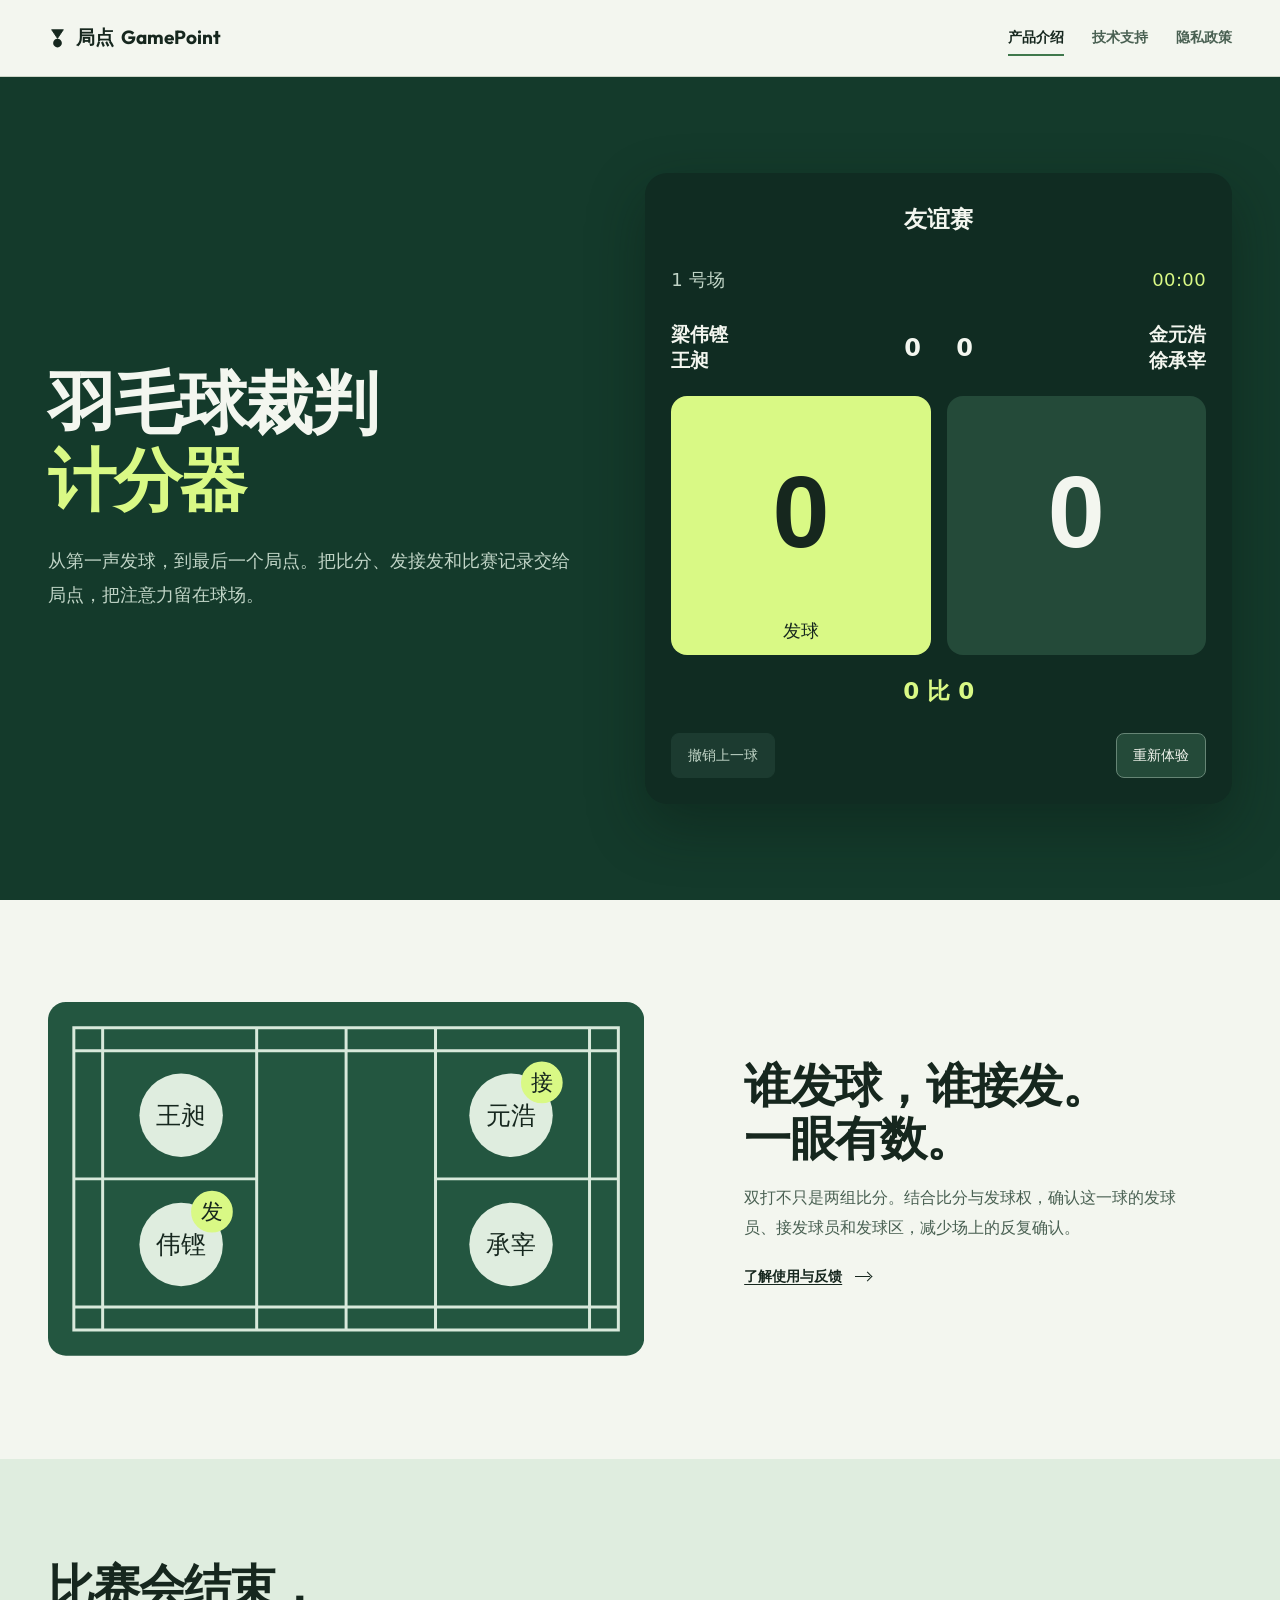
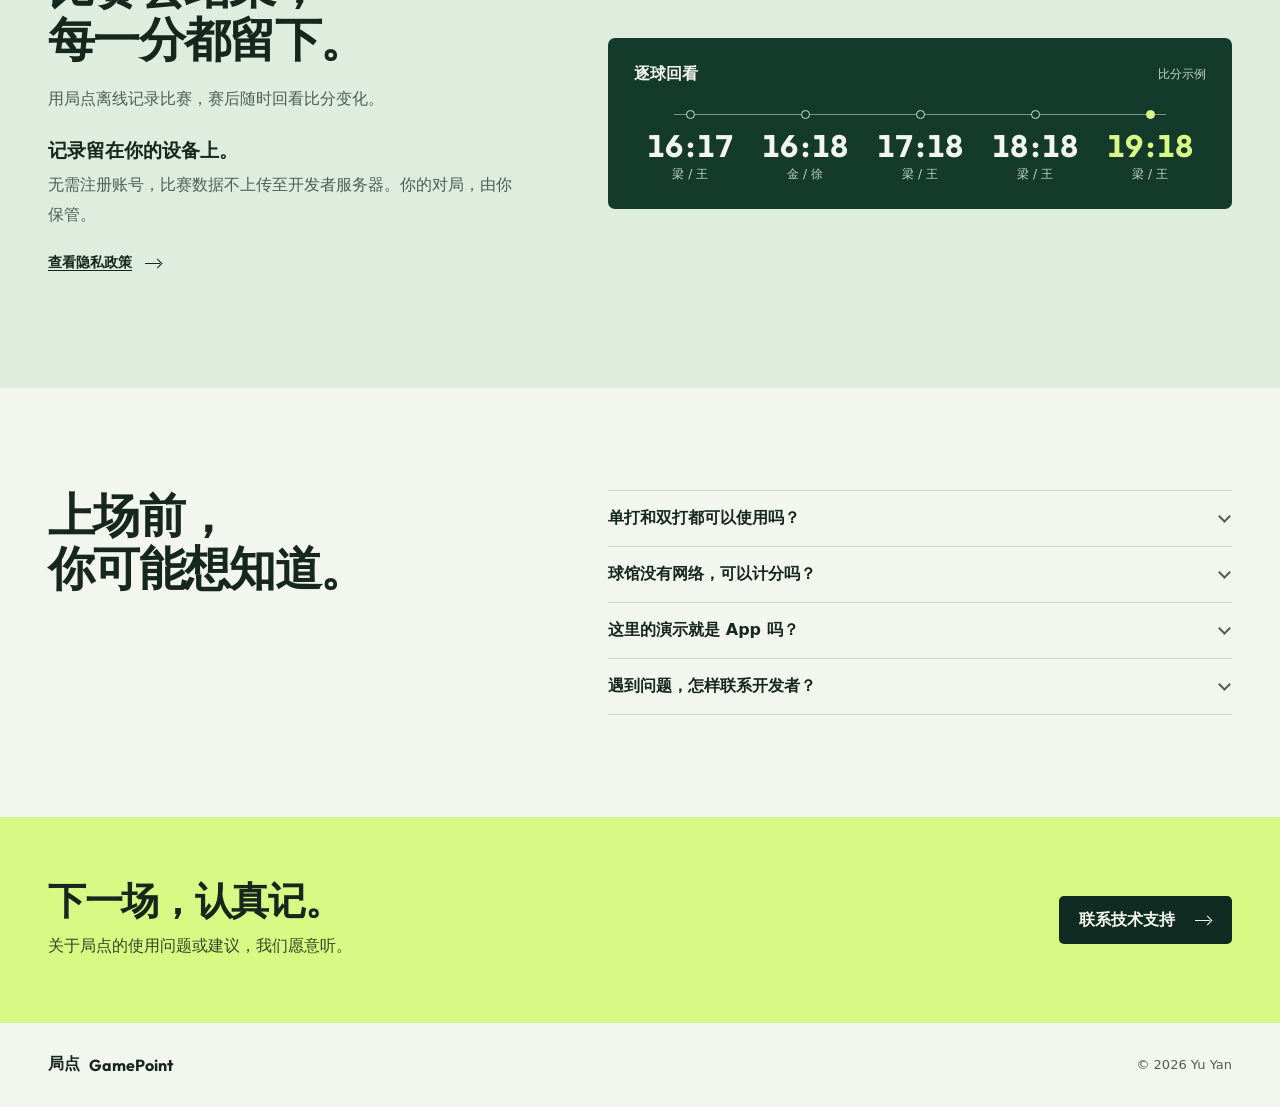
==== commit dfcdc222: "Redesign the GamePoint website" ====
--- a/gamepoint/index.html
+++ b/gamepoint/index.html
@@ -1,24 +1,109 @@
 <!doctype html>
 <html lang="zh-CN">
 <head>
-<meta charset="utf-8"><meta name="viewport" content="width=device-width, initial-scale=1">
-<meta name="theme-color" content="#147526">
-<meta name="description" content="局点 GamePoint，为羽毛球裁判与球友设计。记录单打、双打的每一分，确认发接发站位，赛后回看比赛。">
-<meta property="og:title" content="局点 GamePoint — 羽毛球裁判计分器"><meta property="og:description" content="羽毛球裁判计分与对局记录。"><meta property="og:image" content="https://missouryy.github.io/gamepoint/assets/court-poster.png">
-<title>局点 GamePoint｜羽毛球裁判计分器</title>
-<link rel="stylesheet" href="styles.css"><script src="script.js" defer></script>
-<link rel="icon" href="assets/app-icon.png" type="image/png"><link rel="apple-touch-icon" href="assets/app-icon.png">
+  <meta charset="utf-8">
+  <meta name="viewport" content="width=device-width, initial-scale=1">
+  <meta name="theme-color" content="#143a2b">
+  <meta name="description" content="局点 GamePoint，为羽毛球裁判与球友设计。记录单打、双打的每一分，确认发接发站位，赛后回看比赛。">
+  <meta property="og:title" content="局点 GamePoint — 羽毛球裁判计分器">
+  <meta property="og:description" content="羽毛球裁判计分与对局记录。">
+  <meta property="og:image" content="https://missouryy.github.io/gamepoint/assets/court-poster.png">
+  <title>局点 GamePoint｜羽毛球裁判计分器</title>
+  <link rel="stylesheet" href="styles.css">
+  <link rel="icon" href="assets/app-icon.png" type="image/png">
+  <link rel="apple-touch-icon" href="assets/app-icon.png">
+  <script src="script.js" defer></script>
 </head>
-<body>
-<a class="skip" href="#main">跳到正文</a>
-<header class="header"><nav class="wrap nav" aria-label="主导航"><a class="brand" href="./" aria-label="局点 GamePoint 首页"><img class="app-icon" src="assets/app-icon.png" width="46" height="46" alt=""><span>局点 <b>GamePoint</b></span></a><div class="nav-links"><a href="./" aria-current="page">产品介绍</a><a href="support.html">技术支持</a><a href="privacy.html">隐私政策</a></div></nav></header>
-<main id="main">
-<section class="hero wrap" aria-labelledby="hero-title"><div class="hero-copy"><h1 id="hero-title">局点，<br>羽毛球裁判<br>计分器。</h1><p class="hero-description">从第一声发球，到最后一个局点。<br>把比分、发接发和比赛记录交给局点，<br>把注意力留在球场。</p></div><div class="demo" id="experience" aria-label="计分体验"><div class="scoreboard"><div class="match-title">友谊赛</div><div class="board-heading"><span>1 号场</span><span id="match-time" role="timer" aria-label="比赛用时">00:00</span></div><div class="match-teams"><span>梁伟铿<br>王昶</span><span class="games" id="games-a">0</span><span class="games" id="games-b">0</span><span>金元浩<br>徐承宰</span></div><div class="score-grid"><button class="score-button" id="team-a" aria-label="给梁伟铿和王昶加一分"><strong id="score-a">0</strong><span class="serve-label" id="serve-a">发球</span></button><button class="score-button" id="team-b" aria-label="给金元浩和徐承宰加一分"><strong id="score-b">0</strong><span class="serve-label" id="serve-b"></span></button></div><div class="score-call"><button id="start-match" class="start-match" aria-label="开始比赛并计时，零比零">0 比 0</button><p class="score-status" id="score-status" role="status" aria-live="polite" hidden></p></div><div class="board-tools"><button id="undo" disabled>撤销上一球</button><button id="reset">重新体验</button></div><noscript><p>启用 JavaScript 后可体验加分与撤销。</p></noscript></div></div></section>
+<body class="home">
+  <a class="skip" href="#main">跳到正文</a>
+  <header class="header">
+    <nav class="wrap nav" aria-label="主导航">
+      <a class="brand" href="./" aria-label="局点 GamePoint 首页">
+        <span class="brand-mark" aria-hidden="true"></span>
+        <span>局点 <b>GamePoint</b></span>
+      </a>
+      <div class="nav-links">
+        <a href="./" aria-current="page">产品介绍</a>
+        <a href="support.html">技术支持</a>
+        <a href="privacy.html">隐私政策</a>
+      </div>
+    </nav>
+  </header>
 
-<section class="position-section"><div class="wrap position-layout"><figure class="position-figure"><svg class="reference-court" viewBox="0 0 600 356" role="img" aria-labelledby="court-title"><title id="court-title">双打开局站位示意：伟铿发球，元浩接发，王昶与承宰为搭档</title><rect width="600" height="356" rx="18" fill="#147526"/><g fill="none" stroke="white" stroke-width="3"><path d="M26 26H574V330H26Z M55 26V330 M545 26V330 M26 49H574 M26 307H574 M210 26V330 M390 26V330 M300 26V330 M26 178H210 M390 178H574"/></g><g fill="white"><circle cx="134" cy="114" r="42"/><circle cx="134" cy="244" r="42"/><circle cx="466" cy="114" r="42"/><circle cx="466" cy="244" r="42"/></g><g fill="#000" font-family="PingFang SC, Microsoft YaHei, sans-serif" font-size="25" text-anchor="middle" dominant-baseline="central"><text x="134" y="114">王昶</text><text x="134" y="244">伟铿</text><text x="466" y="114">元浩</text><text x="466" y="244">承宰</text></g><g fill="#147526" stroke="white" stroke-width="2"><circle cx="165" cy="211" r="20"/><circle cx="497" cy="81" r="20"/></g><g fill="white" font-family="PingFang SC, Microsoft YaHei, sans-serif" font-size="22" text-anchor="middle" dominant-baseline="central"><text x="165" y="211">发</text><text x="497" y="81">接</text></g></svg></figure><div class="section-copy"><h2>谁发球，谁接发。<br>一眼有数。</h2><p class="doubles-description">双打不只是两组比分。结合比分与发球权，确认这一球的发球员、接发球员和发球区，减少场上的反复确认。</p><a class="button secondary-button" href="support.html">了解使用与反馈</a></div></div></section>
-<section class="records wrap section"><h2>比赛会结束，<br>每一分都留下。</h2><div class="record-copy"><p class="record-intro">用局点离线记录比赛，赛后随时回看比分变化。</p><div class="privacy-note"><h3>记录留在你的设备上。</h3><p>无需注册账号，比赛数据不上传至开发者服务器。<br class="desktop-break">你的对局，由你保管。</p><a class="button secondary-button" href="privacy.html">查看隐私政策</a></div></div></section>
-<div class="feature-ribbon" tabindex="0" aria-label="单打、双打，发接发站位，离线计分，逐球回看"><div class="ribbon-track" aria-hidden="true"><div class="ribbon-group"><span>单打 / 双打</span><span>发接发站位</span><span>离线计分</span><span>逐球回看</span></div><div class="ribbon-group"><span>单打 / 双打</span><span>发接发站位</span><span>离线计分</span><span>逐球回看</span></div></div></div>
-<section class="questions wrap section" aria-labelledby="questions-title"><h2 id="questions-title">上场前，<br>你可能想知道。</h2><div class="faq"><details><summary>单打和双打都可以使用吗？</summary><p>可以。局点围绕单打与双打的现场计分设计，双打还可查看发球员、接发球员和站位。</p></details><details><summary>球馆没有网络，可以计分吗？</summary><p>可以。局点支持离线记录比赛，比赛信息保存在设备上。</p></details><details><summary>这里的演示就是 App 吗？</summary><p>不是。这是官网上的简化计分示意，只展示加分、撤销和单局结束。它不会保存比赛，也不代表 App 的完整界面与规则能力。</p></details><details><summary>遇到问题，怎样联系开发者？</summary><p>请前往<a href="support.html">技术支持</a>，附上 App 版本、设备与系统版本，以及问题发生时的比分和操作步骤。</p></details></div></section>
-<section class="closing"><div class="wrap closing-inner"><div><h2>下一场，认真记。</h2><p>关于局点的使用问题或建议，我们愿意听。</p></div><a class="button button-light" href="support.html">联系技术支持</a></div></section>
-</main><footer class="wrap footer"><a class="brand footer-brand" href="./">局点 <b>GamePoint</b></a><span class="copyright">© 2026 Yu Yan</span></footer>
-</body></html>
+  <main id="main">
+    <section class="hero" aria-labelledby="hero-title">
+      <div class="wrap hero-layout">
+        <div class="hero-copy">
+          <h1 id="hero-title">羽毛球裁判<span>计分器</span></h1>
+          <p>从第一声发球，到最后一个局点。把比分、发接发和比赛记录交给局点，把注意力留在球场。</p>
+        </div>
+
+        <div class="demo" id="experience" aria-label="计分体验" tabindex="-1">
+          <div class="scoreboard">
+          <div class="match-title">友谊赛</div>
+          <div class="board-heading"><span>1 号场</span><span id="match-time" role="timer" aria-label="比赛用时">00:00</span></div>
+          <div class="match-teams"><span>梁伟铿<br>王昶</span><span class="games" id="games-a">0</span><span class="games" id="games-b">0</span><span>金元浩<br>徐承宰</span></div>
+          <div class="score-grid"><button class="score-button" id="team-a" aria-describedby="score-a serve-a" aria-label="给梁伟铿和王昶加一分"><strong id="score-a">0</strong><span class="serve-label" id="serve-a">发球</span></button><button class="score-button" id="team-b" aria-describedby="score-b serve-b" aria-label="给金元浩和徐承宰加一分"><strong id="score-b">0</strong><span class="serve-label" id="serve-b"></span></button></div>
+          <div class="score-call"><button id="start-match" class="start-match" aria-label="开始比赛并计时，零比零">0 比 0</button><p class="score-status" id="score-status" role="status" aria-live="polite" hidden></p></div>
+          <div class="board-tools"><button id="undo" disabled>撤销上一球</button><button id="reset">重新体验</button></div>
+          <noscript><p>启用 JavaScript 后可体验加分与撤销。</p></noscript>
+          </div>
+        </div>
+      </div>
+    </section>
+
+    <section class="wrap position-layout" aria-labelledby="position-title">
+      <figure class="position-figure"><svg class="reference-court" viewBox="0 0 600 356" role="img" aria-labelledby="court-title"><title id="court-title">双打开局站位示意：伟铿发球，元浩接发，王昶与承宰为搭档</title><rect width="600" height="356" rx="18" fill="#235640"/><g fill="none" stroke="#d8e9db" stroke-width="3"><path d="M26 26H574V330H26Z M55 26V330 M545 26V330 M26 49H574 M26 307H574 M210 26V330 M390 26V330 M300 26V330 M26 178H210 M390 178H574"/></g><g fill="#dfeddf"><circle cx="134" cy="114" r="42"/><circle cx="134" cy="244" r="42"/><circle cx="466" cy="114" r="42"/><circle cx="466" cy="244" r="42"/></g><g fill="#16271e" font-family="PingFang SC, Microsoft YaHei, sans-serif" font-size="25" text-anchor="middle" dominant-baseline="central"><text x="134" y="114">王昶</text><text x="134" y="244">伟铿</text><text x="466" y="114">元浩</text><text x="466" y="244">承宰</text></g><g fill="#d9f985" stroke="#d9f985" stroke-width="2"><circle cx="165" cy="211" r="20"/><circle cx="497" cy="81" r="20"/></g><g fill="#16271e" font-family="PingFang SC, Microsoft YaHei, sans-serif" font-size="22" text-anchor="middle" dominant-baseline="central"><text x="165" y="211">发</text><text x="497" y="81">接</text></g></svg></figure>
+      <div class="section-copy">
+        <h2 id="position-title">谁发球，谁接发。<br>一眼有数。</h2>
+        <p>双打不只是两组比分。结合比分与发球权，确认这一球的发球员、接发球员和发球区，减少场上的反复确认。</p>
+        <a class="text-link" href="support.html">了解使用与反馈 <span class="arrow" aria-hidden="true"></span></a>
+      </div>
+    </section>
+
+    <section class="records" aria-labelledby="records-title">
+      <div class="wrap records-layout">
+        <div class="record-copy">
+          <h2 id="records-title">比赛会结束，<br>每一分都留下。</h2>
+          <p>用局点离线记录比赛，赛后随时回看比分变化。</p>
+          <h3>记录留在你的设备上。</h3>
+          <p>无需注册账号，比赛数据不上传至开发者服务器。你的对局，由你保管。</p>
+          <a class="text-link" href="privacy.html">查看隐私政策 <span class="arrow" aria-hidden="true"></span></a>
+        </div>
+        <figure class="replay">
+          <figcaption><strong>逐球回看</strong><span>比分示例</span></figcaption>
+          <ol class="rallies">
+            <li><span class="rally-score">16<span>:</span>17</span><span class="rally-side">梁 / 王</span></li>
+            <li><span class="rally-score">16<span>:</span>18</span><span class="rally-side">金 / 徐</span></li>
+            <li><span class="rally-score">17<span>:</span>18</span><span class="rally-side">梁 / 王</span></li>
+            <li><span class="rally-score">18<span>:</span>18</span><span class="rally-side">梁 / 王</span></li>
+            <li><span class="rally-score">19<span>:</span>18</span><span class="rally-side">梁 / 王</span></li>
+          </ol>
+        </figure>
+      </div>
+    </section>
+
+    <section class="wrap questions" aria-labelledby="questions-title">
+      <h2 id="questions-title">上场前，<br>你可能想知道。</h2>
+      <div class="faq">
+        <details><summary>单打和双打都可以使用吗？</summary><p>可以。局点围绕单打与双打的现场计分设计，双打还可查看发球员、接发球员和站位。</p></details>
+        <details><summary>球馆没有网络，可以计分吗？</summary><p>可以。局点支持离线记录比赛，比赛信息保存在设备上。</p></details>
+        <details><summary>这里的演示就是 App 吗？</summary><p>这是官网上的简化计分示意，只展示加分、撤销和单局结束。网页演示不会保存比赛。</p></details>
+        <details><summary>遇到问题，怎样联系开发者？</summary><p>请前往<a href="support.html">技术支持</a>，附上 App 版本、设备与系统版本，以及问题发生时的比分和操作步骤。</p></details>
+      </div>
+    </section>
+
+    <section class="closing">
+      <div class="wrap closing-inner">
+        <div><h2>下一场，认真记。</h2><p>关于局点的使用问题或建议，我们愿意听。</p></div>
+        <a class="button button-dark" href="support.html">联系技术支持 <span class="arrow" aria-hidden="true"></span></a>
+      </div>
+    </section>
+  </main>
+
+  <footer class="wrap footer">
+    <a class="brand footer-brand" href="./">局点 <b>GamePoint</b></a>
+    <span class="copyright">© 2026 Yu Yan</span>
+  </footer>
+</body>
+</html>
--- a/gamepoint/styles.css
+++ b/gamepoint/styles.css
@@ -1,35 +1,234 @@
-@font-face{font-family:Outfit;src:url('assets/Outfit-Bold.ttf') format('truetype');font-weight:700;font-display:swap}
-:root{--text-lead:1.5rem;--text-body:1rem;--text-meta:.875rem;color-scheme:light;--green:#147526;--forest:#103d24;--ink:#18241b;--muted:#526457;--pale:#eaf2e7;--line:#d7e1d6;--white:#fff;font-synthesis:none}
-*{box-sizing:border-box}html{scroll-behavior:smooth;scroll-padding-top:30px}body{margin:0;background:var(--white);color:var(--ink);font:var(--text-body)/1.8 -apple-system,BlinkMacSystemFont,"PingFang SC","Microsoft YaHei",sans-serif}a{color:inherit;text-underline-offset:5px}button{font:inherit;cursor:pointer}a,button{-webkit-tap-highlight-color:transparent}a:focus-visible,button:focus-visible,summary:focus-visible{outline:3px solid var(--green);outline-offset:5px}::selection{background:#cfe4c8;color:var(--forest)}.wrap{width:min(1200px,calc(100% - 96px));margin-inline:auto}.skip{position:absolute;top:-100px;left:20px;background:white;padding:12px;z-index:10}.skip:focus{top:10px}.header{border-bottom:1px solid var(--line)}.nav{min-height:100px;display:flex;align-items:center;justify-content:space-between;gap:24px}.brand{display:inline-flex;align-items:center;gap:12px;text-decoration:none;font-weight:650;font-size:20px;white-space:nowrap}.brand b{font:700 21px Outfit,sans-serif;margin-left:5px}.brand-icon{display:grid;place-items:center;width:42px;height:42px;background:var(--green);border-radius:10px}.nav-links{display:flex;gap:36px}.nav-links a{font-size:14px;text-decoration:none;min-height:44px;display:flex;align-items:center}.nav-links a:hover,.text-link:hover{color:var(--green)}h1,h2,h3,p,figure{margin:0}h1,h2,h3{text-wrap:balance}h1{font-size:clamp(48px,5.7vw,78px);font-weight:650;line-height:1.25;letter-spacing:-.035em}h2{font-size:clamp(30px,3.2vw,44px);font-weight:600;line-height:1.4;letter-spacing:-.025em}h3{font-size:20px;font-weight:600}.hero{display:grid;grid-template-columns:1fr 1fr;align-items:center;gap:54px;padding-block:64px}.hero-copy{padding-block:24px}.intro{font-size:20px;margin-top:28px}.hero-description{color:var(--muted);margin-top:16px;line-height:1.95}.button{display:inline-flex;align-items:center;justify-content:center;min-height:52px;padding:11px 29px;background:var(--green);color:white;border:1px solid var(--green);border-radius:7px;text-decoration:none;font-weight:600}.button:hover{background:var(--forest);border-color:var(--forest)}.hero .button{margin-top:32px}.hero-note{display:block;font-size:12px;color:var(--muted);margin-top:14px}.hero-art{position:relative;align-self:stretch;min-height:520px;background:var(--green);overflow:hidden;border-radius:2px}.hero-art>img:first-child{width:100%;height:100%;object-fit:cover;display:block}.hero-art .wordmark{position:absolute;left:32px;top:28px;width:164px;height:auto}.product-line{display:flex;justify-content:space-between;border-top:1px solid var(--line);border-bottom:1px solid var(--line);padding-block:23px;color:var(--muted);font-size:14px}.section{padding-block:110px}.experience{display:grid;grid-template-columns:.9fr 1.1fr;gap:100px;align-items:center}.section-copy>p{max-width:31em;color:var(--muted);margin-top:22px}.section-copy .instruction{color:var(--ink);margin-top:32px}.section-copy .small{font-size:12px;margin-top:12px}.scoreboard{background:var(--pale);padding:28px 32px;border-radius:12px}.board-heading{display:flex;justify-content:space-between;gap:16px;font-size:13px;color:var(--muted)}.score-grid{display:grid;grid-template-columns:1fr 20px 1fr;align-items:center;margin-top:30px}.score-button{background:transparent;border:0;color:var(--ink);display:flex;flex-direction:column;align-items:center;padding:12px 4px;border-radius:8px}.score-button:hover:not(:disabled){background:#dcead6}.team{font-size:17px}.score-button strong{font:700 clamp(72px,7.5vw,108px)/1.3 Outfit,sans-serif;font-variant-numeric:tabular-nums}.add{font-size:13px;color:var(--green)}.score-divider{font:700 34px Outfit,sans-serif;text-align:center;color:var(--muted)}.score-status{text-align:center;font-size:14px;min-height:29px;margin:0}.board-tools{display:flex;justify-content:space-between;align-items:center;gap:16px;padding-top:4px}.board-tools button{background:transparent;border:0;padding:10px 0;color:var(--green);font-size:14px}.board-tools button:hover:not(:disabled){text-decoration:underline}.board-tools button:disabled{color:#62715e;cursor:default;opacity:.65}.score-button:disabled{cursor:default}.score-button:disabled .add{visibility:hidden}.position-section{background:var(--forest);color:white;padding-block:90px}.position-layout{display:grid;grid-template-columns:1.1fr .9fr;align-items:center;gap:100px}.position-section .section-copy p{color:#c8dacb}.position-section .text-link{color:white}.text-link{display:inline-block;margin-top:24px;font-size:14px}.position-section a:focus-visible{outline-color:white}.position-figure figcaption{color:#c8dacb;text-align:center;font-size:12px;margin-top:24px}.court{height:285px;position:relative;border:2px solid #afc5ad;margin:10px 8px}.court-inner{position:absolute;inset:22px 0;border-block:1px solid #afc5ad}.court:before,.court:after{content:"";position:absolute;top:0;bottom:0;border-left:1px solid #afc5ad}.court:before{left:27%}.court:after{right:27%}.court-inner:after{content:"";position:absolute;top:50%;left:0;right:0;border-top:1px solid #afc5ad}.net{position:absolute;left:50%;top:-12px;bottom:-12px;border-left:2px dashed #fff;z-index:1}.player{position:absolute;z-index:3;font-size:13px;min-width:48px;min-height:48px;display:flex;align-items:center;justify-content:center;flex-direction:column;line-height:1.6;background:var(--forest);border:1px solid #afc5ad;border-radius:50%;transform:translate(-50%,-50%)}.player small{font-size:10px}.p1{left:18%;top:25%}.p2{left:72%;top:25%}.p3{left:28%;top:75%}.p4{left:82%;top:75%}.server{background:white;color:var(--forest);border-color:white;width:60px;height:60px}.receiver{width:60px;height:60px}.serve-path{position:absolute;left:29%;top:73%;width:50%;border-top:2px dotted #eaf2e7;transform:rotate(-34deg);transform-origin:left}.records,.questions{display:grid;grid-template-columns:1fr 1fr;gap:100px}.record-copy>p{color:var(--muted)}.privacy-note{margin-top:40px;padding-top:32px;border-top:1px solid var(--line)}.privacy-note p{margin-top:12px;color:var(--muted)}.questions{padding-top:0}.faq details{border-top:1px solid var(--line)}.faq details:last-child{border-bottom:1px solid var(--line)}.faq summary{position:relative;cursor:pointer;font-size:16px;padding:21px 30px 21px 0;list-style:none;font-weight:500}.faq summary::-webkit-details-marker{display:none}.faq summary:after{content:"";position:absolute;right:4px;top:27px;width:8px;height:8px;border-right:1.5px solid;border-bottom:1.5px solid;transform:rotate(45deg)}.faq details[open] summary:after{transform:rotate(225deg);top:31px}.faq details p{padding:0 24px 23px 0;color:var(--muted);font-size:var(--text-body)}.closing{background:var(--pale)}.closing-inner{display:flex;justify-content:space-between;align-items:center;gap:32px;padding-block:60px}.closing h2{font-size:36px}.closing p{margin-top:12px;color:var(--muted)}.button-light{background:white;color:var(--forest);border-color:var(--line);white-space:nowrap}.button-light:hover{color:white}.footer{display:flex;align-items:center;gap:32px;justify-content:space-between;padding-block:40px;font-size:12px;color:var(--muted)}.footer-brand{color:var(--ink);font-size:16px}.footer-brand b{font-size:18px}.footer>div{display:flex;gap:24px}.document{max-width:820px;padding-block:80px 100px;min-height:65vh}.document h1{font-size:48px}.document .lead{margin-top:24px;color:var(--muted);font-size:var(--text-lead)}.document .features{margin-top:48px}.document .features section{padding-block:28px;border-top:1px solid var(--line)}.document h2{font-size:24px;margin-bottom:14px}.document p{color:var(--muted)}.document .contact{margin-block:28px 12px}.document .faq{margin-top:54px}.document .faq h2{margin-bottom:24px}
-@media(min-width:1600px){.hero{padding-block:80px}.hero-art{min-height:570px}}
-@media(max-width:1000px){.wrap{width:calc(100% - 64px)}.hero{gap:28px}.hero-art{min-height:460px}.experience,.position-layout,.records,.questions{gap:48px}.scoreboard{padding:24px}.section{padding-block:80px}.questions{padding-top:0}}
-@media(max-width:700px){.wrap{width:calc(100% - 40px)}.nav{min-height:80px;gap:12px}.brand{font-size:17px;gap:8px}.brand b{font-size:17px;margin-left:2px}.brand-icon{width:34px;height:34px}.brand-icon img{width:26px;height:26px}.nav-links{gap:16px}.nav-links a{font-size:12px}.hero{grid-template-columns:1fr;gap:30px;padding-block:32px}.hero-copy{padding-block:0}h1{font-size:54px}.intro{font-size:18px;margin-top:22px}.hero .button{margin-top:24px}.hero-art{min-height:0;aspect-ratio:1}.hero-art .wordmark{width:130px;left:22px;top:22px}.product-line{display:grid;grid-template-columns:1fr 1fr;row-gap:12px;text-align:center;font-size:13px;padding-block:20px}.experience,.position-layout,.records,.questions{grid-template-columns:1fr;gap:36px}.section{padding-block:64px}h2{font-size:33px}.section-copy>p{margin-top:18px}.scoreboard{padding:22px}.score-button strong{font-size:88px}.position-section{padding-block:64px}.position-layout .section-copy{grid-row:1}.court{height:260px;margin-top:16px}.records{gap:24px}.questions{padding-top:0;gap:24px}.closing-inner{align-items:flex-start;flex-direction:column;padding-block:44px;gap:24px}.closing h2{font-size:31px}.footer{flex-wrap:wrap;gap:16px;padding-block:28px}.footer>span{display:none}.footer>div{gap:18px}.document{padding-block:48px 64px}.document h1{font-size:36px}}
-@media(prefers-reduced-motion:reduce){html{scroll-behavior:auto}}
-/* Screenshot-led scoring experience. */
-.hero{grid-template-columns:1fr 1.1fr;gap:64px;padding-block:56px}.demo{min-width:0;scroll-margin-top:24px}.scoreboard{background:#f2f2f7;padding:26px;border-radius:22px;color:#000}.match-title{text-align:center;font-size:23px;font-weight:600;margin-bottom:24px}.board-heading{font-size:18px;color:#707077}.match-teams{display:grid;grid-template-columns:1fr 40px 40px 1fr;gap:12px;align-items:center;margin-block:26px 22px;font-size:19px;font-weight:600;line-height:1.35}.match-teams>span:last-child{text-align:right}.games{text-align:center;font-size:24px}.score-grid{grid-template-columns:1fr 1fr;gap:16px;margin:0}.score-button{position:relative;justify-content:center;aspect-ratio:1;min-width:0;background:#fff;border-radius:16px;padding:12px 4px 38px}.score-button:hover:not(:disabled){background:#e8f1e6}.score-button:active:not(:disabled){background:#dbead6}.score-button strong{font-family:-apple-system,BlinkMacSystemFont,"PingFang SC",sans-serif;font-size:clamp(76px,8vw,120px);font-weight:600;line-height:1;font-variant-numeric:tabular-nums}.serve-label{position:absolute;bottom:12px;left:0;right:0;text-align:center;font-size:18px;color:var(--green);height:28px}.score-status{font-size:23px;font-weight:600;line-height:1.5;margin:14px 0 24px;min-height:35px}.board-tools{border:0;padding:0;gap:12px}.board-tools button{background:white;border:1px solid #d9dce0;border-radius:8px;padding:9px 16px;min-height:44px;color:var(--ink);font-size:14px}.board-tools button:hover:not(:disabled){text-decoration:none;background:#e8f1e6;border-color:#9eaf9a}.board-tools button:disabled{opacity:1;color:#74747a;background:#e9e9ee;border-color:#e9e9ee}.demo-caption{font-size:12px;text-align:center;color:var(--muted);margin-top:14px}.reference-court{display:block;width:100%;height:auto}.position-section{margin-top:72px}.secondary-button{margin-top:24px;background:white;color:var(--forest);border-color:var(--line);font-size:14px}.secondary-button:hover{color:white}.position-section .secondary-button:hover{border-color:white}.nav-links a,.footer>div a,.document nav>a:not(.brand),.nav>a:not(.brand){padding:8px 16px;border:1px solid var(--line);border-radius:7px;min-height:44px;text-decoration:none;display:inline-flex;align-items:center;justify-content:center}.nav-links{gap:12px}.footer>div{gap:10px}a{text-decoration:none}.faq p a,.document p a{display:inline-flex;align-items:center;min-height:40px;padding:3px 12px;border:1px solid var(--line);border-radius:6px;color:var(--green);margin:3px}.nav-links a:hover,.footer>div a:hover,.document p a:hover,.faq p a:hover{background:var(--pale)}
-@media(max-width:1000px){.hero{gap:32px}.scoreboard{padding:22px}.match-teams{font-size:17px;grid-template-columns:1fr 24px 24px 1fr;gap:8px}.score-button strong{font-size:88px}.score-grid{gap:12px}}
-@media(max-width:700px){.hero{grid-template-columns:1fr;gap:36px;padding-block:36px}.hero-copy{padding:0}.scoreboard{padding:20px;border-radius:18px}.match-title{font-size:21px;margin-bottom:20px}.board-heading{font-size:16px}.score-button strong{font-size:clamp(76px,22vw,112px)}.score-button{border-radius:12px}.score-status{font-size:22px}.serve-label{font-size:16px;bottom:7px}.match-teams{margin-block:22px 18px}.nav-links{gap:6px}.nav-links a{padding:7px 9px;font-size:12px}.brand b{font-size:15px}.brand{font-size:16px;gap:6px}.brand-icon{width:30px;height:30px}.brand-icon img{width:23px;height:23px}.position-section{margin-top:56px}.demo-caption{font-size:11px}.board-tools button{font-size:13px;padding:9px 12px}.footer{align-items:flex-start}.footer>div a{font-size:12px;padding:6px 10px}.nav{gap:8px}}
-
-/* Shared navigation and copyright. */
-.header{border-bottom:1px solid #e6ebe4}.nav{min-height:100px}.nav .brand{gap:14px;font-size:23px;font-weight:700;letter-spacing:-.02em}.nav .brand b{font-size:24px}.app-icon{display:block;width:46px;height:46px;flex-shrink:0}.nav-links{align-items:center;gap:32px}.nav .nav-links a{border:0;border-radius:0;background:transparent;padding:10px 0;min-height:44px;font-size:16px;font-weight:650;color:var(--muted)}.nav .nav-links a:hover,.nav .nav-links a[aria-current="page"]{color:var(--green);background:transparent}.footer{border-top:1px solid var(--line);padding-block:32px}.footer .copyright{display:block;margin-left:auto;font-size:var(--text-meta);color:var(--muted);white-space:nowrap}
-@media(max-width:700px){.nav{min-height:82px}.nav .brand{gap:9px;font-size:18px}.nav .brand b{font-size:18px;margin-left:2px}.app-icon{width:38px;height:38px}.nav-links{gap:18px}.nav .nav-links a{font-size:13px;padding:10px 0}.footer{align-items:center;gap:14px}}
-@media(max-width:370px){.nav .brand{font-size:16px;gap:7px}.nav .brand b{font-size:16px}.app-icon{width:34px;height:34px}.nav-links{gap:12px}.nav .nav-links a{font-size:12px}}
-
-/* One shared shell; whitespace establishes the section hierarchy. */
-.header,.footer{border:0}.product-line{border:0;background:var(--pale);border-radius:10px;padding:22px 28px}.privacy-note{border:0;padding-top:0}.faq details,.faq details:last-child{border:0}.faq details+details{margin-top:6px}.faq summary{border-radius:8px;padding-left:16px;background:#f5f7f3}.faq summary:after{right:18px}.faq details p{padding:16px}.document .features section{border:0;padding-block:22px}.hero h1{font-size:clamp(44px,4.8vw,66px);line-height:1.3;letter-spacing:-.035em}.hero-description{margin-top:28px}.nav .nav-links a[aria-current="page"]{color:var(--green)}
-@media(max-width:700px){.nav{flex-wrap:wrap;justify-content:space-between;padding-block:18px;row-gap:12px}.nav-links{gap:22px}.nav .nav-links a{font-size:14px}.hero h1{font-size:clamp(42px,8vw,56px)}.product-line{padding:20px 12px}}
-@media(max-width:520px){.nav-links{width:100%;justify-content:space-between;gap:16px}.nav .nav-links a{min-height:36px;padding:4px 0}.nav{padding-bottom:10px}.hero{padding-top:28px}}
-
-/* A quiet floating navigation, a moving full-width feature ribbon. */
-.header{position:sticky;top:0;z-index:20;background:rgba(255,255,255,.86);backdrop-filter:blur(18px);-webkit-backdrop-filter:blur(18px)}html{scroll-padding-top:120px}.demo{scroll-margin-top:120px}.feature-ribbon{width:100%;overflow:hidden;background:var(--pale);padding-block:26px}.ribbon-track{display:flex;width:max-content;animation:feature-flow 30s linear infinite}.ribbon-group{display:flex;align-items:center;justify-content:space-around;flex-shrink:0;gap:clamp(56px,8vw,140px);padding-inline:clamp(28px,4vw,70px);min-width:100vw}.ribbon-group span{font-size:clamp(20px,2.3vw,30px);font-weight:700;white-space:nowrap;color:var(--forest);letter-spacing:.015em}.feature-ribbon:hover .ribbon-track{animation-play-state:paused}@keyframes feature-flow{to{transform:translateX(-50%)}}
-.records{align-items:start;gap:88px}.records h2{max-width:11em}.record-copy .record-intro,.position-section .doubles-description{font-size:var(--text-body)}.record-copy .record-intro{font-weight:550;line-height:1.6;color:var(--ink);letter-spacing:-.02em}.record-copy .privacy-note{margin-top:38px;padding:28px 30px;background:#f5f7f3;border-radius:12px}.privacy-note h3{font-size:21px;line-height:1.5}.privacy-note p{font-size:var(--text-body);line-height:1.9;margin-top:12px}.privacy-note .secondary-button{margin-top:22px;background:transparent;border-color:#b9cbb7;padding:8px 18px;min-height:44px}.privacy-note .secondary-button:hover{background:var(--forest);color:white;border-color:var(--forest)}
-.support-contact{display:flex;align-items:center;justify-content:space-between;gap:24px;background:var(--pale);border-radius:14px;padding:28px 30px;margin-top:32px}.email-address{font-size:clamp(18px,2.5vw,25px);font-weight:600;letter-spacing:-.025em;color:var(--forest);overflow-wrap:anywhere}.email-address:hover{color:var(--green)}.email-action{display:inline-flex;align-items:center;justify-content:center;gap:10px;flex-shrink:0;min-height:46px;padding:10px 18px;border-radius:8px;background:var(--forest);color:white;font-size:14px;font-weight:600}.email-action:hover{background:var(--green)}.email-action svg{flex-shrink:0}
-@media(max-width:700px){.feature-ribbon{padding-block:23px}.ribbon-group{gap:48px;padding-inline:24px}.ribbon-group span{font-size:22px}.records{gap:30px}.record-copy .privacy-note{margin-top:30px;padding:24px}.desktop-break{display:none}.support-contact{flex-direction:column;align-items:flex-start;padding:24px;gap:20px}.email-address{font-size:22px}}
-@media(prefers-reduced-motion:reduce){.ribbon-track{animation:none;width:100%}.ribbon-group{min-width:0;width:100%;flex-wrap:wrap;gap:16px 32px;padding-inline:20px}.ribbon-group+.ribbon-group{display:none}}
-
-.feature-ribbon:focus-within .ribbon-track{animation-play-state:paused}.feature-ribbon:focus-visible{outline:3px solid var(--green);outline-offset:-3px}
-#match-time{font-variant-numeric:tabular-nums;letter-spacing:.02em}.score-call{min-height:75px;display:grid;place-items:center;padding:14px 0 20px}.score-call .score-status{margin:0;font-size:clamp(17px,1.8vw,23px);line-height:1.65;min-height:0;text-wrap:balance}.start-match{font-family:inherit;font-size:23px;font-weight:600;line-height:1.5;background:transparent;color:var(--ink);border:0;border-radius:8px;padding:4px 16px;min-height:44px}.start-match:hover,.start-match:focus-visible{background:#e3ebdf}.score-call [hidden]{display:none}
-
-.feature-ribbon + .questions{padding-top:clamp(56px,8vw,110px)}
-
-.document .effective-date{margin-top:24px;font-size:var(--text-meta)}
+@font-face {
+  font-family: Outfit;
+  src: url("assets/Outfit-Bold.ttf") format("truetype");
+  font-weight: 700;
+  font-display: swap;
+}
+
+:root {
+  --paper: #f3f6ef;
+  --ink: #16271e;
+  --muted: #496052;
+  --line: #ccd5c7;
+  --forest: #143a2b;
+  --deep: #102c22;
+  --mint: #dfeddf;
+  --lime: #d9f985;
+  --on-green-muted: #c1d5c7;
+  --frame: min(100% - 96px, 1240px);
+  --nav-height: 76px;
+  scroll-padding-block-start: calc(var(--nav-height) + 1px);
+  font-family: "PingFang SC", "Microsoft YaHei", system-ui, sans-serif;
+  color: var(--ink);
+  background: var(--paper);
+  color-scheme: light;
+  accent-color: #326a43;
+}
+
+*, *::before, *::after { box-sizing: border-box; }
+body { margin: 0; }
+h1, h2, h3, p, figure { margin: 0; }
+a { color: inherit; text-underline-offset: .24em; }
+button { font: inherit; color: inherit; cursor: pointer; }
+button:disabled { cursor: default; }
+[hidden] { display: none !important; }
+::selection { background: var(--lime); color: var(--ink); }
+:focus-visible { outline: 2px solid #346c43; outline-offset: 4px; }
+.wrap { width: var(--frame); margin-inline: auto; }
+
+.skip { position: fixed; z-index: 5; top: 8px; left: 8px; padding: 10px 16px; background: var(--lime); transform: translateY(-160%); }
+.skip:focus { transform: none; }
+.header {
+  position: sticky;
+  top: 0;
+  z-index: 4;
+  border-bottom: 1px solid var(--line);
+  background: var(--paper);
+}
+.nav, .footer, .closing-inner { display: flex; justify-content: space-between; align-items: center; gap: 24px; }
+.nav { min-height: var(--nav-height); }
+.brand { display: inline-flex; align-items: center; gap: 9px; text-decoration: none; font-size: 19px; font-weight: 750; white-space: nowrap; }
+.brand b { font-family: Outfit, sans-serif; }
+.brand-mark {
+  flex: none;
+  width: 1em;
+  height: 1em;
+  background: currentColor;
+  mask: url("assets/gamepoint-logo.svg") center / contain no-repeat;
+}
+.nav-links { display: flex; flex-wrap: wrap; gap: 6px 28px; }
+.nav-links a { position: relative; align-content: center; min-height: 44px; color: var(--muted); font-size: 14px; font-weight: 650; text-decoration: none; }
+.nav-links a:hover, .nav-links a[aria-current] { color: var(--ink); }
+.nav-links a[aria-current]::after { content: ""; position: absolute; inset: auto 0 4px; height: 2px; background: #3f784c; }
+
+.hero {
+  color: var(--paper);
+  background: var(--forest);
+}
+.hero-layout { display: grid; grid-template-columns: 1fr 1.1fr; gap: 64px; align-items: center; }
+@media (min-width: 701px) {
+  .hero-layout {
+    min-height: calc(100svh - var(--nav-height) - 1px);
+    padding-block: clamp(12px, calc((100svh - 720px) / 3), 48px);
+  }
+  .demo {
+    width: min(100%, max(380px, calc(200svh - 885px)));
+    justify-self: center;
+  }
+}
+.hero-copy { padding-block: 18px; }
+h1, h2 { font-weight: 820; letter-spacing: -.035em; line-height: 1.14; }
+.hero h1 { font-size: clamp(42px, 5.3vw, 82px); white-space: nowrap; }
+.hero h1 span { display: block; color: var(--lime); }
+.hero-copy p { max-width: 29em; margin-top: 24px; color: var(--on-green-muted); font-size: clamp(15px, 1.45vw, 18px); line-height: 1.9; text-wrap: pretty; }
+.button { display: inline-flex; align-items: center; justify-content: center; gap: 20px; min-height: 48px; padding: 10px 19px; border: 1px solid transparent; border-radius: 5px; font-weight: 760; text-decoration: none; }
+.button-dark { background: var(--deep); color: var(--paper); }
+.button-dark:hover { background: #22543f; }
+.arrow { position: relative; display: inline-block; width: 17px; height: 11px; flex: none; }
+.arrow::before { content: ""; position: absolute; width: 15px; top: 5px; left: 0; border-top: 1.5px solid; }
+.arrow::after { content: ""; position: absolute; right: 1px; top: 2px; width: 7px; height: 7px; border: solid; border-width: 1.5px 1.5px 0 0; transform: rotate(45deg); }
+
+.hero :focus-visible { outline-color: var(--lime); }
+.demo { min-width: 0; scroll-margin-top: 18px; }
+.scoreboard { padding: 26px; border-radius: 22px; background: var(--deep); color: var(--paper); box-shadow: 0 22px 56px #091b136b; line-height: 1.8; }
+.match-title { margin-bottom: 24px; font-size: 23px; font-weight: 600; text-align: center; }
+.board-heading { display: flex; justify-content: space-between; gap: 16px; color: var(--on-green-muted); font-size: 18px; }
+#match-time { color: var(--lime); font-variant-numeric: tabular-nums; letter-spacing: .02em; }
+.match-teams { display: grid; grid-template-columns: 1fr 40px 40px 1fr; align-items: center; gap: 12px; margin-block: 26px 22px; font-size: 19px; font-weight: 600; line-height: 1.35; }
+.match-teams > span:last-child { text-align: right; }
+.games { font-size: 24px; text-align: center; }
+.score-grid { display: grid; grid-template-columns: 1fr 1fr; align-items: center; gap: 16px; }
+.score-button {
+  --tile: #244a39;
+  --tile-hover: #2e5b45;
+  --tile-pressed: #3f7358;
+  position: relative;
+  display: flex;
+  flex-direction: column;
+  align-items: center;
+  justify-content: center;
+  aspect-ratio: 1;
+  min-width: 0;
+  padding: 12px 4px 38px;
+  border: 0;
+  border-radius: 16px;
+  background: var(--tile);
+  color: var(--paper);
+  touch-action: manipulation;
+}
+.score-button:has(.serve-label:not(:empty)) { --tile: var(--lime); --tile-hover: #ebffae; --tile-pressed: #c6ec68; color: var(--ink); }
+.score-button:hover:not(:disabled) { background: var(--tile-hover); }
+.score-button:active:not(:disabled) { background: var(--tile-pressed); }
+.score-button strong { font: 600 clamp(76px,8vw,120px)/1 -apple-system, BlinkMacSystemFont, "PingFang SC", sans-serif; font-variant-numeric: tabular-nums; }
+.serve-label { position: absolute; inset: auto 0 12px; height: 28px; font-size: 18px; text-align: center; }
+.score-call { display: grid; min-height: 75px; place-items: center; padding: 14px 0 20px; }
+.score-status { font-size: clamp(17px, 1.8vw, 23px); font-weight: 600; line-height: 1.65; text-align: center; text-wrap: balance; }
+.start-match { min-height: 44px; padding: 4px 16px; border: 0; border-radius: 8px; background: transparent; color: var(--lime); font-size: 23px; font-weight: 600; line-height: 1.5; }
+.start-match:hover, .start-match:focus-visible { background: #244a39; }
+.board-tools { display: flex; align-items: center; justify-content: space-between; gap: 12px; }
+.board-tools button { min-height: 44px; padding: 9px 16px; border: 1px solid #668575; border-radius: 8px; background: #244a39; color: var(--paper); font-size: 14px; }
+.board-tools button:hover:not(:disabled) { background: #2e5b45; }
+.board-tools button:disabled { background: #1c3b30; border-color: #1c3b30; color: var(--on-green-muted); }
+.scoreboard noscript p { margin-top: 9px; color: var(--on-green-muted); font-size: 13px; }
+
+.position-layout, .records-layout, .questions { display: grid; grid-template-columns: .86fr 1.14fr; gap: clamp(32px, 7vw, 110px); padding-block: clamp(60px, 8vw, 116px); }
+.hero-layout, .position-layout { width: min(1200px, calc(100% - 96px)); }
+.position-layout { align-items: center; grid-template-columns: 1.1fr .9fr; gap: 100px; }
+main h2 { font-size: clamp(29px, 3.65vw, 54px); }
+.section-copy p, .record-copy p, .closing p { margin-top: 17px; color: var(--muted); font-size: 16px; line-height: 1.85; }
+.section-copy p { max-width: 27em; }
+.text-link { display: inline-flex; align-items: center; gap: 13px; min-height: 44px; margin-top: 12px; font-size: 14px; font-weight: 750; }
+.text-link:hover { color: #27633a; }
+
+.reference-court { display: block; width: 100%; height: auto; }
+
+.records { background: var(--mint); }
+.records-layout { align-items: center; }
+.record-copy h3 { margin-top: 24px; font-size: 19px; }
+.record-copy h3 + p { margin-top: 6px; }
+.replay { padding: clamp(14px, 2.4vw, 26px); border-radius: 7px; background: var(--forest); color: var(--paper); }
+.replay figcaption { display: flex; align-items: center; justify-content: space-between; gap: 8px; }
+.replay figcaption span { color: var(--on-green-muted); font-size: 12px; }
+.rallies { position: relative; display: grid; grid-template-columns: repeat(5, minmax(0, 1fr)); gap: 3px; margin: 18px 0 0; padding: 0; list-style: none; }
+.rallies::before { content: ""; position: absolute; inset: 11px 7% auto; height: 1px; background: #789688; }
+.rallies li { z-index: 0; display: grid; justify-items: center; gap: 5px; }
+.rallies li::before { content: ""; width: 9px; height: 9px; margin-block: 7px 6px; border: 1px solid #d1e5d8; border-radius: 50%; background: var(--forest); }
+.rallies li:last-child::before { border-color: var(--lime); background: var(--lime); }
+.rally-score { white-space: nowrap; font: 700 clamp(16px, 2.6vw, 31px)/1 Outfit, sans-serif; font-variant-numeric: tabular-nums; }
+.rally-score span { margin-inline: .08em; }
+.rallies li:last-child .rally-score { color: var(--lime); }
+.rally-side { color: var(--on-green-muted); font-size: 12px; }
+.faq { border-top: 1px solid var(--line); }
+.faq h2 { margin-block: 22px 12px; font-size: 25px; }
+.faq details { border-bottom: 1px solid var(--line); }
+.faq summary { display: grid; grid-template-columns: 1fr 14px; align-items: center; gap: 12px; padding-block: 17px; cursor: pointer; list-style: none; font-weight: 720; }
+.faq summary::-webkit-details-marker { display: none; }
+.faq summary::after { content: ""; width: 9px; height: 9px; margin: -4px 2px 0; transform: rotate(45deg); border: solid var(--muted); border-width: 0 2px 2px 0; }
+.faq details[open] summary::after { transform: rotate(225deg); margin-top: 4px; }
+.faq details p { max-width: 65ch; padding-bottom: 17px; color: var(--muted); font-size: 15px; line-height: 1.85; }
+.closing { background: var(--lime); }
+.closing-inner { padding-block: clamp(30px, 5vw, 62px); }
+.closing h2 { font-size: clamp(26px, 3vw, 42px); }
+.closing p { margin-top: 8px; color: #30461f; }
+.closing a { flex: none; }
+.footer { min-height: 84px; }
+.footer .brand { font-size: 16px; }
+.copyright { color: var(--muted); font-size: 13px; }
+
+.document { max-width: 820px; min-height: 65vh; padding-block: clamp(46px, 8vw, 98px); }
+.document h1 { font-size: clamp(38px, 6vw, 70px); }
+.document .lead, .document .effective-date { margin-top: 16px; color: var(--muted); line-height: 1.75; }
+.document-page .footer { border-top: 1px solid var(--line); }
+.features { margin-top: 34px; }
+.features section { border-top: 1px solid var(--line); padding-block: 22px; }
+.features h2 { font-size: 24px; }
+.features p { margin-top: 10px; color: var(--muted); line-height: 1.9; }
+.support-contact { margin-block: 24px 36px; padding: 17px 20px; border-radius: 6px; background: var(--forest); color: var(--paper); }
+.email-address { display: inline-flex; max-width: 100%; min-height: 44px; align-items: center; gap: 10px; font-weight: 700; overflow-wrap: anywhere; }
+.email-address svg { flex: none; color: var(--lime); }
+.email-address:focus-visible { outline-color: var(--lime); }
+
+@media (max-width: 1000px) {
+  :root { --frame: min(100% - 56px, 1240px); }
+  .hero-layout, .position-layout { width: calc(100% - 64px); }
+  .hero-layout { gap: 32px; }
+  .position-layout { gap: 48px; }
+  .scoreboard { padding: 22px; }
+  .match-teams { grid-template-columns: 1fr 24px 24px 1fr; gap: 8px; font-size: 17px; }
+  .score-button strong { font-size: 88px; }
+  .score-grid { gap: 12px; }
+}
+@media (max-width: 760px) {
+  .records-layout, .questions { grid-template-columns: minmax(0, 1fr); gap: 26px; }
+  .hero-copy { padding-block: 0; }
+  .hero h1 { font-size: clamp(43px, 9vw, 62px); }
+  .hero-copy p { margin-top: 13px; }
+}
+@media (max-width: 700px) {
+  .hero-layout, .position-layout { grid-template-columns: minmax(0, 1fr); width: calc(100% - 40px); gap: 36px; }
+  .hero-layout { padding-block: 32px 36px; }
+  .position-layout .section-copy { grid-row: 1; }
+  .scoreboard { padding: 20px; border-radius: 18px; }
+  .match-title { margin-bottom: 20px; font-size: 21px; }
+  .board-heading { font-size: 16px; }
+  .match-teams { margin-block: 22px 18px; }
+  .score-button { border-radius: 12px; }
+  .score-button strong { font-size: clamp(76px, 22vw, 112px); }
+  .serve-label { bottom: 7px; font-size: 16px; }
+  .board-tools button { padding: 9px 12px; font-size: 13px; }
+}
+@media (max-width: 500px) {
+  :root { --frame: calc(100% - 36px); --nav-height: 98px; }
+  .nav { flex-wrap: wrap; column-gap: 16px; row-gap: 1px; padding-top: 9px; }
+  .nav .brand { min-height: 44px; }
+  .nav-links { justify-content: space-between; width: 100%; }
+  .nav-links a { font-size: 13px; }
+  .closing-inner { align-items: flex-start; flex-direction: column; gap: 16px; }
+  .hero h1 { white-space: normal; }
+}
+@media (max-width: 360px) {
+  .hero h1 { font-size: 38px; }
+}
+@media (prefers-reduced-motion: reduce) {
+  *, *::before, *::after { transition: none !important; }
+}
